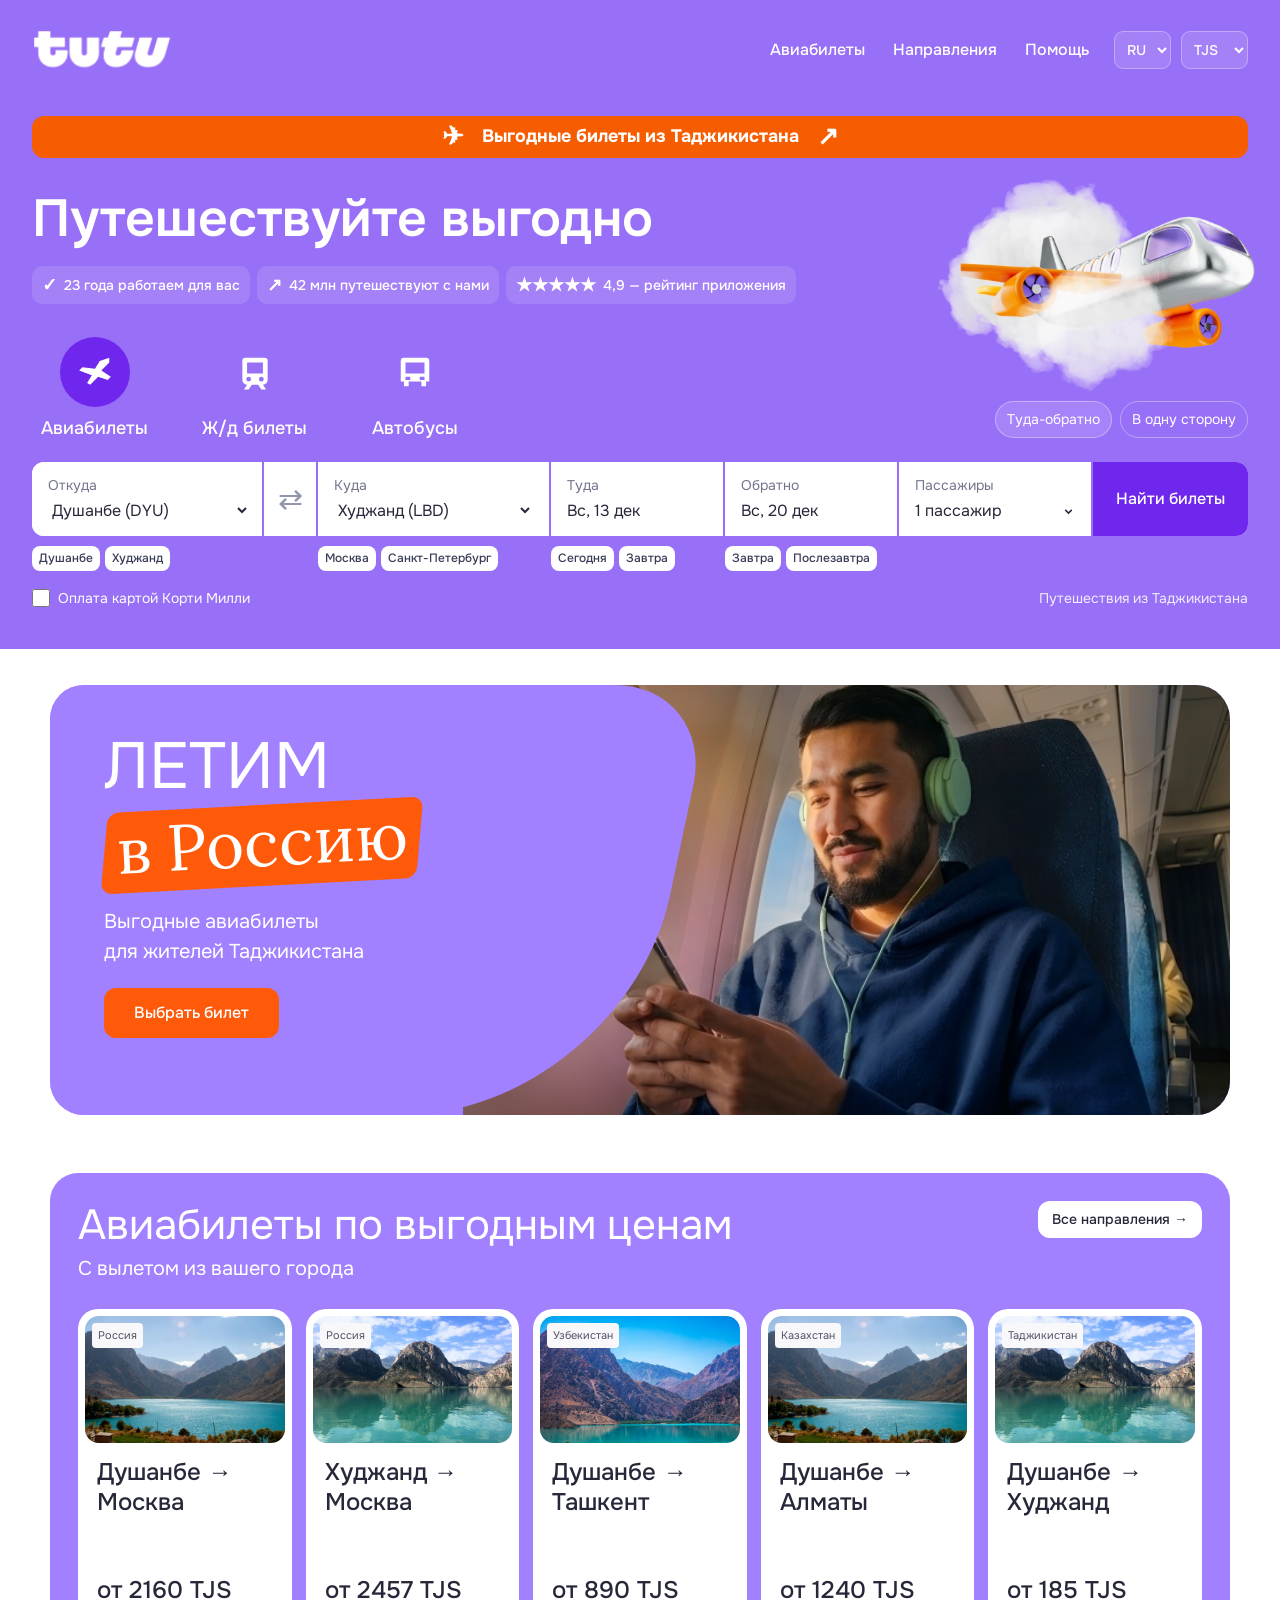
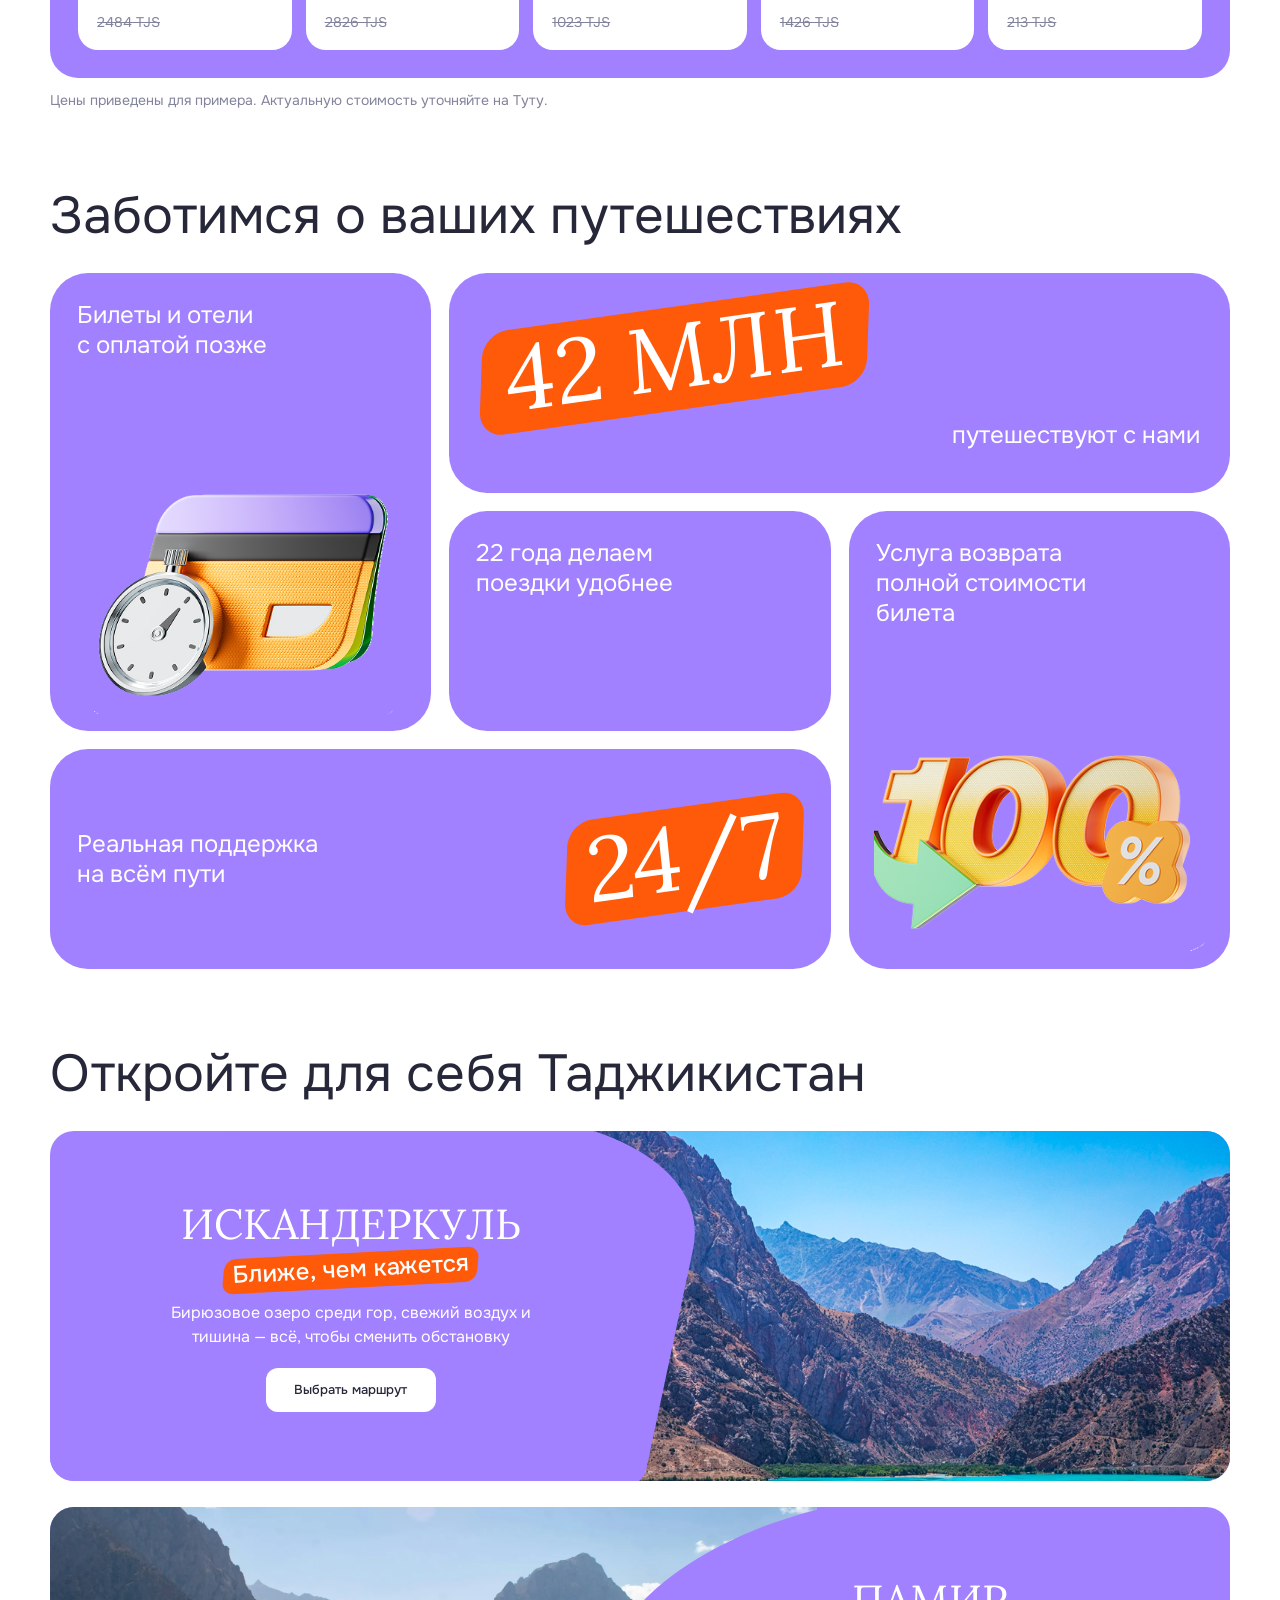
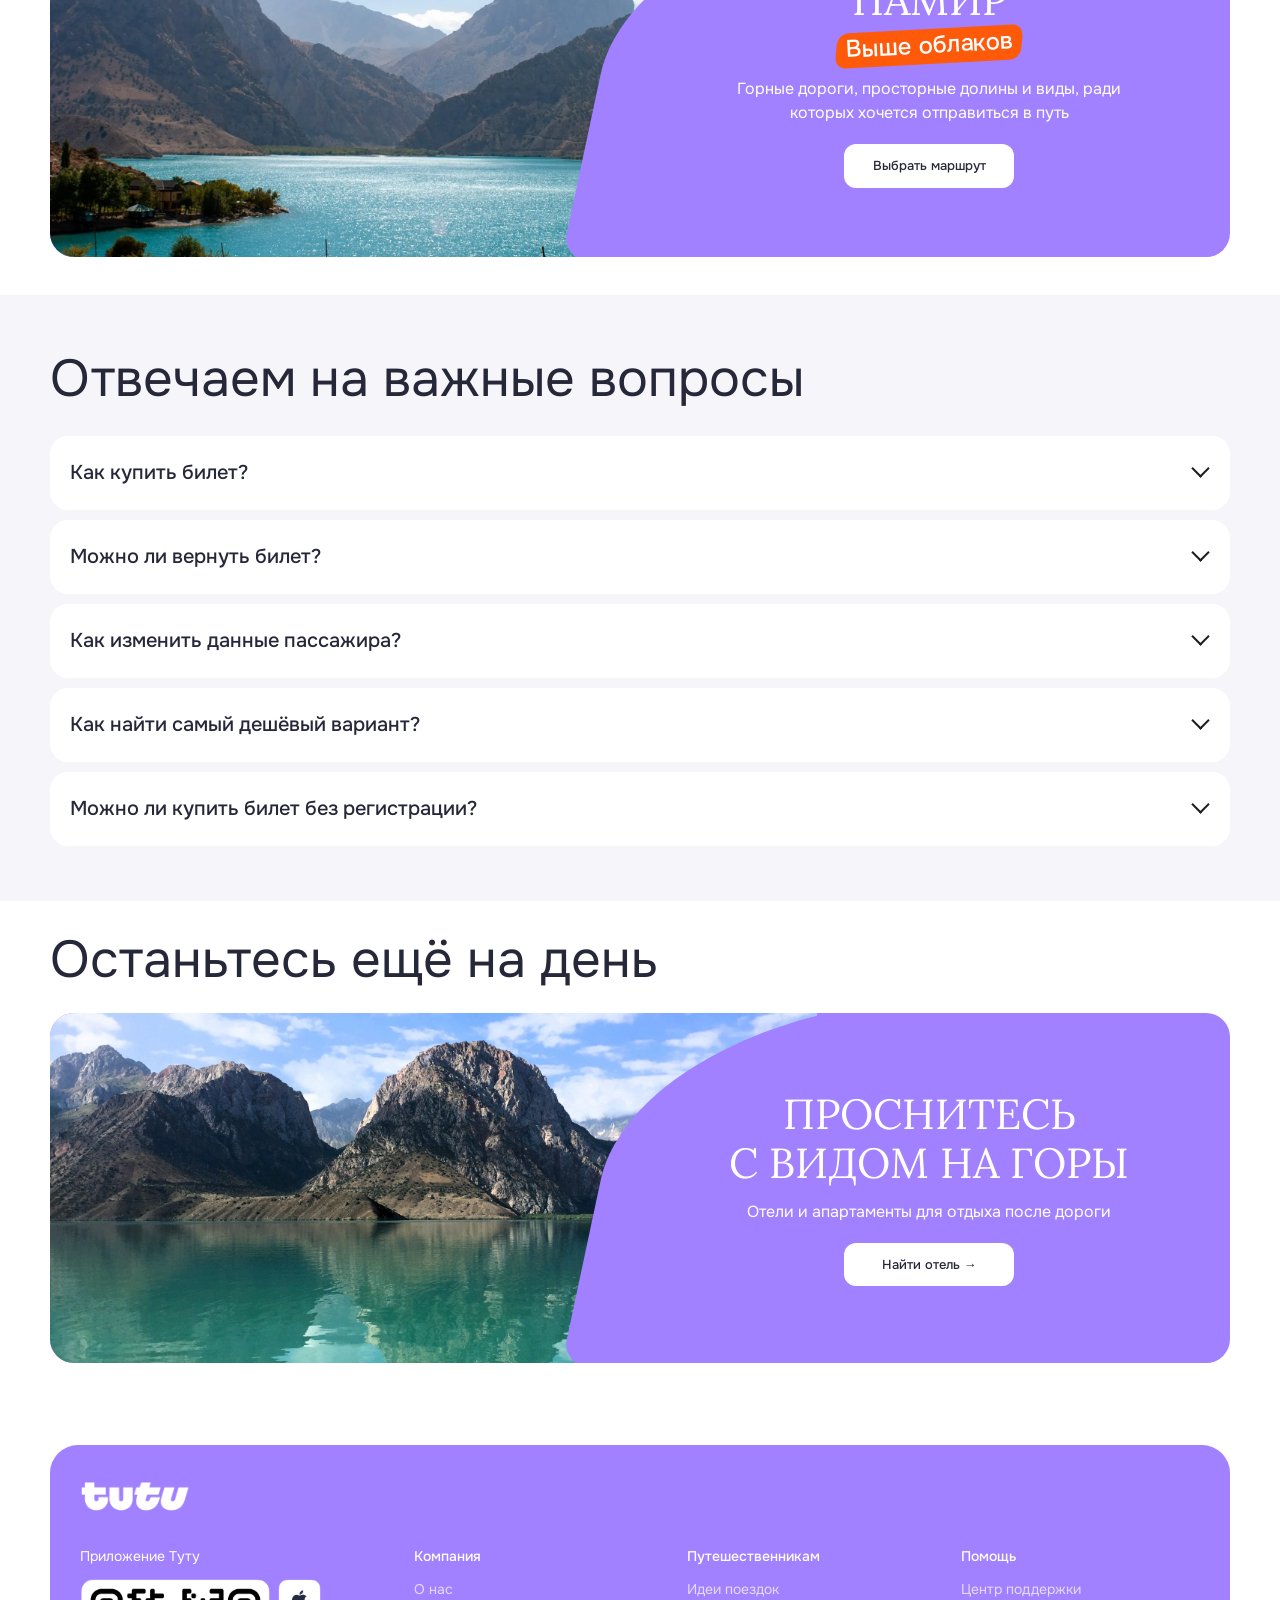
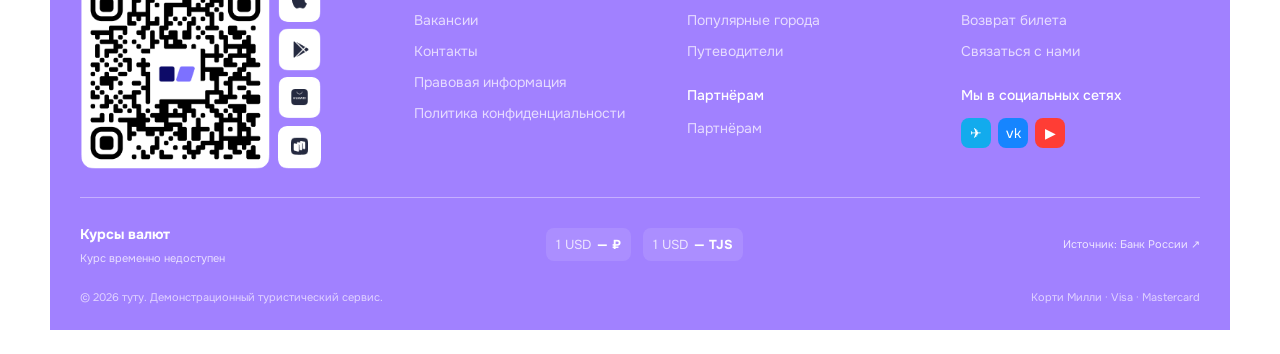
==== index.html @ 6478c9f1 "Add files via upload" ====
<!doctype html><html lang="ru"><head><meta charset="utf-8"><meta name="viewport" content="width=device-width,initial-scale=1"><title>туту — путешествия из Таджикистана</title><meta name="description" content="Авиабилеты, поезда и автобусы для путешественников из Таджикистана."><link rel="icon" href="assets/favicon.svg" type="image/svg+xml"><link rel="stylesheet" href="assets/fonts.css"><link rel="stylesheet" href="assets/style.css"><link rel="stylesheet" href="assets/typography.css"><link rel="stylesheet" href="assets/top.css"></head><body><header class="header"><div class="wrap"><a class="brand" href="#" aria-label="Туту"><img class="brand-logo" src="assets/tutu-logo.png" alt="туту"></a><nav class="nav" id="nav"><a href="#search">Авиабилеты</a><a href="#directions">Направления</a><a href="#faq">Помощь</a></nav><div class="header-actions"><select class="select" id="lang" aria-label="Язык"><option value="ru">RU</option><option value="tj">TJ</option><option value="en">EN</option></select><select class="select" id="currency" aria-label="Валюта"><option value="TJS">TJS</option><option value="RUB">RUB</option><option value="USD">USD</option></select><button class="hamb" id="hamb" aria-label="Открыть меню">☰</button></div></div></header><main><section class="search-band"><div class="wrap"><a class="top-offer" href="https://www.tutu.ru/"><span aria-hidden="true">✈</span><span>Выгодные билеты из Таджикистана</span><span aria-hidden="true">↗</span></a><div class="search-intro"><h1>Путешествуйте выгодно</h1><div class="trust-badges"><span><b aria-hidden="true">✓</b><span>23 года работаем для вас</span></span><span><b aria-hidden="true">↗</b><span>42 млн путешествуют с нами</span></span><span><b aria-hidden="true">★★★★★</b><span>4,9 — рейтинг приложения</span></span></div><div class="top-plane" aria-hidden="true"></div></div><form class="search" id="search">
            <div class="search-top"><div class="tabs"><button type="button" class="tab active" data-mode="air"><span class="tab-icon"><svg viewBox="0 0 24 24" fill="currentColor" aria-hidden="true"><path d="m21 3-6 2-3 5-8-1-2 2 8 3-3 5 2 1 5-5 6 2 2-2-6-4 5-5Z"/></svg></span><span>Авиабилеты</span></button><button type="button" class="tab" data-mode="train"><span class="tab-icon"><svg viewBox="0 0 24 24" fill="currentColor" aria-hidden="true"><path d="M6 3h12a2 2 0 0 1 2 2v12a3 3 0 0 1-3 3l2 3h-3l-2-3h-4l-2 3H5l2-3a3 3 0 0 1-3-3V5a2 2 0 0 1 2-2Zm1 3v7h10V6H7Zm1 9a1.5 1.5 0 1 0 0 3 1.5 1.5 0 0 0 0-3Zm8 0a1.5 1.5 0 1 0 0 3 1.5 1.5 0 0 0 0-3Z"/></svg></span><span>Ж/д билеты</span></button><button type="button" class="tab" data-mode="bus"><span class="tab-icon"><svg viewBox="0 0 24 24" fill="currentColor" aria-hidden="true"><path d="M5 3h14a2 2 0 0 1 2 2v13h-2v3h-3v-3H8v3H5v-3H3V5a2 2 0 0 1 2-2Zm1 3v7h12V6H6Zm0 9v2h3v-2H6Zm9 0v2h3v-2h-3Z"/></svg></span><span>Автобусы</span></button></div><div class="trip-toggle"><button type="button" class="pill active" data-trip="return">Туда-обратно</button><button type="button" class="pill" data-trip="one">В одну сторону</button></div></div>
            <div class="search-grid">
              <div class="field field-origin"><label>Откуда</label><select id="from" aria-label="Откуда"></select></div><button type="button" class="swap" id="swap" aria-label="Поменять города">⇄</button>
              <div class="field"><label>Куда</label><select id="to" aria-label="Куда"></select></div>
              <div class="field"><label>Туда</label><button type="button" class="date-trigger" id="dateOut"></button></div>
              <div class="field" id="returnField"><label>Обратно</label><button type="button" class="date-trigger" id="dateBack"></button></div>
              <div class="field passenger-field"><label>Пассажиры</label><div class="passenger-picker" id="passengerPicker"><button class="passenger-trigger" id="passengerButton" type="button" aria-haspopup="dialog" aria-expanded="false"><span id="passengerSummary">1 пассажир</span><svg viewBox="0 0 16 16" aria-hidden="true"><path d="m4 6 4 4 4-4"></path></svg></button><div class="passenger-panel" role="dialog" aria-label="Количество пассажиров"><button class="passenger-close" id="passengerClose" type="button" aria-label="Закрыть">×</button><div class="passenger-row"><div class="passenger-copy"><b>Взрослые</b><small>от 12 лет</small></div><div class="passenger-stepper"><button class="step-btn" type="button" data-passenger="adult" data-delta="-1" aria-label="Уменьшить число взрослых">−</button><span class="passenger-count" id="adultCount">1</span><button class="step-btn" type="button" data-passenger="adult" data-delta="1" aria-label="Увеличить число взрослых">+</button></div></div><div class="passenger-row"><div class="passenger-copy"><b>Дети</b><small>до 12 лет</small></div><div class="passenger-stepper"><button class="step-btn" type="button" data-passenger="child" data-delta="-1" aria-label="Уменьшить число детей">−</button><span class="passenger-count" id="childCount">0</span><button class="step-btn" type="button" data-passenger="child" data-delta="1" aria-label="Увеличить число детей">+</button></div></div></div></div></div>
              <button type="submit" class="btn btn-primary search-btn" data-i="search">Найти билеты</button>
            </div><div class="quick-picks"><div class="city-picks"><button type="button" data-city-field="from" data-city="dushanbe">Душанбе</button><button type="button" data-city-field="from" data-city="khujand">Худжанд</button></div><div class="city-picks"><button type="button" data-city-field="to" data-city="moscow">Москва</button><button type="button" data-city-field="to" data-city="petersburg">Санкт-Петербург</button></div><div class="date-picks"><button type="button" data-date-field="dateOut" data-offset="0">Сегодня</button><button type="button" data-date-field="dateOut" data-offset="1">Завтра</button></div><div class="date-picks"><button type="button" data-date-field="dateBack" data-offset="1">Завтра</button><button type="button" data-date-field="dateBack" data-offset="2">Послезавтра</button></div></div><div class="search-options"><label class="payment-check"><input type="checkbox" id="kortiMilli">Оплата картой Корти Милли</label><span class="search-note">Путешествия из Таджикистана</span></div>
          </form></div></section><section class="hero"><div class="wrap"><div class="hero-card"><img class="hero-photo" src="assets/hero-flight.jpg" alt="Путешественник в самолёте"><div class="hero-shape" aria-hidden="true"></div><div class="hero-copy"><h2><span>ЛЕТИМ</span><span class="sticker"><span>в Россию</span></span></h2><p>Выгодные авиабилеты<br>для жителей Таджикистана</p><a class="btn btn-primary" href="https://www.tutu.ru/">Выбрать билет</a></div></div></div></section><section class="section"><div class="wrap"><div class="fare-widget"><div class="section-head"><div><h2>Авиабилеты по выгодным ценам</h2><p>С вылетом из вашего города</p></div><a class="btn btn-white btn-small" href="https://www.tutu.ru/">Все направления →</a></div><div class="fare-cards"><a class="fare-card" href="https://www.tutu.ru/"><div class="fare-image"><img src="assets/pamir.webp" alt="Горный пейзаж"><span class="country">Россия</span></div><div class="fare-copy"><h3>Душанбе → Москва</h3><div class="fare-price-row"><span class="price" data-tjs="2160">от 2160 TJS</span></div><span class="old price" data-tjs="2484">2484 TJS</span></div></a><a class="fare-card" href="https://www.tutu.ru/"><div class="fare-image"><img src="assets/lake.jpg" alt="Горный пейзаж"><span class="country">Россия</span></div><div class="fare-copy"><h3>Худжанд → Москва</h3><div class="fare-price-row"><span class="price" data-tjs="2457">от 2457 TJS</span></div><span class="old price" data-tjs="2826">2826 TJS</span></div></a><a class="fare-card" href="https://www.tutu.ru/"><div class="fare-image"><img src="assets/iskanderkul.jpg" alt="Горный пейзаж"><span class="country">Узбекистан</span></div><div class="fare-copy"><h3>Душанбе → Ташкент</h3><div class="fare-price-row"><span class="price" data-tjs="890">от 890 TJS</span></div><span class="old price" data-tjs="1023">1023 TJS</span></div></a><a class="fare-card" href="https://www.tutu.ru/"><div class="fare-image"><img src="assets/pamir.webp" alt="Горный пейзаж"><span class="country">Казахстан</span></div><div class="fare-copy"><h3>Душанбе → Алматы</h3><div class="fare-price-row"><span class="price" data-tjs="1240">от 1240 TJS</span></div><span class="old price" data-tjs="1426">1426 TJS</span></div></a><a class="fare-card" href="https://www.tutu.ru/"><div class="fare-image"><img src="assets/lake.jpg" alt="Горный пейзаж"><span class="country">Таджикистан</span></div><div class="fare-copy"><h3>Душанбе → Худжанд</h3><div class="fare-price-row"><span class="price" data-tjs="185">от 185 TJS</span></div><span class="old price" data-tjs="213">213 TJS</span></div></a></div></div><p class="fare-disclaimer">Цены приведены для примера. Актуальную стоимость уточняйте на Туту.</p></div></section><section class="section"><div class="wrap"><div class="section-head"><h2>Заботимся о ваших путешествиях</h2></div><div class="bento"><article class="bento-card bento-pay"><p>Билеты и отели<br>с оплатой позже</p><img src="assets/pay-later.png" alt="Кошелёк и часы"></article><article class="bento-card bento-travel"><span class="sticker"><span>42 МЛН</span></span><p>путешествуют с нами</p></article><article class="bento-card bento-years"><p>22 года делаем<br>поездки удобнее</p></article><article class="bento-card bento-return"><p>Услуга возврата<br>полной стоимости<br>билета</p><img src="assets/refund.png" alt="100 процентов"></article><article class="bento-card bento-support"><p>Реальная поддержка<br>на всём пути</p><span class="sticker"><span>24/7</span></span></article></div></div></section><section class="section" id="directions"><div class="wrap"><div class="section-head"><h2>Откройте для себя Таджикистан</h2></div><div class="destinations"><article class="destination"><img class="destination-photo" src="assets/iskanderkul.jpg" alt="Озеро Искандеркуль"><div class="destination-shape" aria-hidden="true"></div><div class="destination-copy"><h3>ИСКАНДЕРКУЛЬ</h3><span class="sticker"><span>Ближе, чем кажется</span></span><p>Бирюзовое озеро среди гор, свежий воздух и тишина — всё, чтобы сменить обстановку</p><a class="btn btn-white" href="https://www.tutu.ru/">Выбрать маршрут</a></div></article><article class="destination"><img class="destination-photo" src="assets/pamir.webp" alt="Горы Памира"><div class="destination-shape" aria-hidden="true"></div><div class="destination-copy"><h3>ПАМИР</h3><span class="sticker"><span>Выше облаков</span></span><p>Горные дороги, просторные долины и виды, ради которых хочется отправиться в путь</p><a class="btn btn-white" href="https://www.tutu.ru/">Выбрать маршрут</a></div></article></div></div></section><section class="faq-area" id="faq"><div class="wrap faq"><h2>Отвечаем на важные вопросы</h2>
      <details><summary>Как купить билет?</summary><p>Выберите маршрут и даты, сравните варианты, заполните данные пассажиров и оплатите заказ. Электронный билет придёт на почту и будет доступен в профиле.</p></details>
      <details><summary>Можно ли вернуть билет?</summary><p>Да, если правила тарифа допускают возврат. Условия и сумма возврата будут показаны до подтверждения операции.</p></details>
      <details><summary>Как изменить данные пассажира?</summary><p>Возможность зависит от перевозчика. Напишите в поддержку — мы проверим правила и подскажем доступный вариант.</p></details>
      <details><summary>Как найти самый дешёвый вариант?</summary><p>Сравните соседние даты и включите сортировку по цене. Иногда вылет на день раньше заметно выгоднее.</p></details>
      <details><summary>Можно ли купить билет без регистрации?</summary><p>Да. Достаточно указать контактную почту и телефон. Профиль можно создать позже, чтобы хранить все заказы вместе.</p></details>
    </div></section><section class="hotel-area"><div class="wrap"><h2>Останьтесь ещё на день</h2><article class="destination"><img class="destination-photo" src="assets/lake.jpg" alt="Озеро и горы"><div class="destination-shape" aria-hidden="true"></div><div class="destination-copy"><h3>ПРОСНИТЕСЬ<br>С ВИДОМ НА ГОРЫ</h3><p>Отели и апартаменты для отдыха после дороги</p><a class="btn btn-white" href="https://hotel.tutu.ru/">Найти отель →</a></div></article></div></section></main><footer class="footer"><div class="wrap"><div class="footer-panel"><a class="brand" href="#" aria-label="Туту"><img class="brand-logo" src="assets/tutu-logo.png" alt="туту"></a><div class="footer-grid"><div class="footer-app"><p class="app-title">Приложение Туту</p><div class="footer-app-box"><img class="app-qr" src="assets/app-qr.png" alt="QR-код приложения Туту"><div class="app-links"><a href="https://www.tutu.ru/" aria-label="App Store"><img src="assets/store-apple.png" alt="App Store"></a><a href="https://www.tutu.ru/" aria-label="Google Play"><img src="assets/store-google.png" alt="Google Play"></a><a href="https://www.tutu.ru/" aria-label="AppGallery"><img src="assets/store-huawei.png" alt="AppGallery"></a><a href="https://www.tutu.ru/" aria-label="RuStore"><img src="assets/store-rustore.png" alt="RuStore"></a></div></div></div><div class="footer-col"><h4>Компания</h4><a href="https://www.tutu.ru/">О нас</a><a href="https://www.tutu.ru/">Вакансии</a><a href="https://www.tutu.ru/">Контакты</a><a href="https://www.tutu.ru/">Правовая информация</a><a href="https://www.tutu.ru/">Политика конфиденциальности</a></div><div class="footer-col"><h4>Путешественникам</h4><a href="https://www.tutu.ru/">Идеи поездок</a><a href="#directions">Популярные города</a><a href="https://www.tutu.ru/">Путеводители</a><h4 style="margin-top:23px">Партнёрам</h4><a href="https://www.tutu.ru/">Партнёрам</a></div><div class="footer-col"><h4>Помощь</h4><a href="#faq">Центр поддержки</a><a href="#faq">Возврат билета</a><a href="#faq">Связаться с нами</a><h4 style="margin-top:23px">Мы в социальных сетях</h4><div class="socials"><a href="https://www.tutu.ru/" aria-label="Telegram">✈</a><a href="https://www.tutu.ru/" aria-label="ВКонтакте">vk</a><a href="https://www.tutu.ru/" aria-label="YouTube">▶</a></div></div></div><div class="footer-rates"><div class="footer-rates-head"><b>Курсы валют</b><small id="ratesDate" data-dynamic aria-live="polite">Загружаем актуальный курс…</small></div><div class="footer-rate-list"><div class="footer-rate-item"><span>1 USD</span><strong id="usdRubRate" data-dynamic>— ₽</strong></div><div class="footer-rate-item"><span>1 USD</span><strong id="usdTjsRate" data-dynamic>— TJS</strong></div><div class="footer-rate-item" hidden><span>1 TJS</span><strong id="tjsRubRate" data-dynamic>— ₽</strong></div></div><a class="footer-rates-source" href="https://www.cbr.ru/currency_base/daily/" target="_blank" rel="noopener">Источник: Банк России ↗</a></div><div class="footer-bottom"><span>© 2026 туту. Демонстрационный туристический сервис.</span><span>Корти Милли · Visa · Mastercard</span></div></div></div></footer><div class="calendar-overlay" id="calendarOverlay" aria-hidden="true"><div class="calendar" role="dialog" aria-modal="true" aria-label="Выбор даты"><div class="calendar-head"><button type="button" class="cal-nav" id="prevMonth" aria-label="Предыдущий месяц">‹</button><div class="month-title" id="monthTitle"></div><button type="button" class="cal-nav" id="nextMonth" aria-label="Следующий месяц">›</button></div><div class="weekdays" id="weekdays"></div><div class="calendar-grid" id="calendarGrid"></div><p class="calendar-hint" id="calendarHint">Выберите дату поездки</p></div></div>
  <div class="toast" id="toast">Ищем лучшие варианты…</div><script src="assets/tutu-links.js"></script><script>
    const q=(s,c=document)=>c.querySelector(s),qa=(s,c=document)=>[...c.querySelectorAll(s)];
    const today=new Date();today.setHours(0,0,0,0);const add=n=>{const d=new Date(today);d.setDate(d.getDate()+n);return toISO(d)};q('#dateOut').dataset.date=add(7);q('#dateBack').dataset.date=add(14);
    qa('.tab').forEach(b=>b.onclick=()=>{qa('.tab').forEach(x=>x.classList.remove('active'));b.classList.add('active');q('#from').setCustomValidity('');populateCities()});
    qa('.pill').forEach(b=>b.onclick=()=>{qa('.pill').forEach(x=>x.classList.remove('active'));b.classList.add('active');q('#returnField').style.display=b.dataset.trip==='one'?'none':'block'});
    q('#swap').onclick=()=>{const a=q('#from'),b=q('#to'),v=a.value;a.value=b.value;b.value=v;q('#from').setCustomValidity('')};
    q('#search').onsubmit=e=>{e.preventDefault();q('#from').setCustomValidity('');try{const url=TutuLinks.buildSearchUrl({mode:q('.tab.active').dataset.mode,from:q('#from').value,to:q('#to').value,dateOut:q('#dateOut').dataset.date,dateBack:q('#dateBack').dataset.date,roundTrip:q('.pill.active').dataset.trip==='return',adults,children});window.location.assign(url)}catch(error){const lang=q('#lang').value;const messages={ru:'Выберите разные города отправления и прибытия',tj:'Шаҳрҳои гуногуни рафтан ва расиданро интихоб кунед',en:'Choose different departure and arrival cities'};q('#from').setCustomValidity(messages[lang]);q('#from').reportValidity()}};
    q('#from').addEventListener('change',()=>q('#from').setCustomValidity(''));q('#to').addEventListener('change',()=>q('#from').setCustomValidity(''));
    q('#hamb').onclick=()=>{q('#nav').classList.toggle('open');document.body.classList.toggle('menu-open')};qa('#nav a').forEach(a=>a.onclick=()=>{q('#nav').classList.remove('open');document.body.classList.remove('menu-open')});
    const rates={TJS:1,RUB:8.2,USD:.091},symbols={TJS:'TJS',RUB:'₽',USD:'$'};let officialRates=null;
    const translations={
      tj:{
        'Ж/д билеты':'Чиптаҳои қатора','Авиа':'Ҳавопаймо','Отели':'Меҳмонхонаҳо','Туры':'Саёҳатҳо','Автобусы':'Автобусҳо','Автобус':'Автобус','Помощь':'Кӯмак','◉ Войти':'◉ Ворид шудан',
        'Путешествия из Таджикистана':'Сафарҳо аз Тоҷикистон','Путешествовать проще':'Сафар осонтар аст','Билеты, отели и всё необходимое для поездки — в одном месте':'Чиптаҳо, меҳмонхонаҳо ва ҳама чизи зарурӣ барои сафар — дар як ҷо',
        '✓ Без скрытых комиссий':'✓ Бе комиссияҳои пинҳонӣ','✓ Поддержка 24/7':'✓ Дастгирии 24/7','✓ Оплата картами Корти Милли':'✓ Пардохт бо кортҳои Корти Миллӣ','Ж/д':'Қатора','Туда-обратно':'Рафту баргашт','В одну сторону':'Як тараф',
        'Откуда':'Аз куҷо','Куда':'Ба куҷо','Туда':'Рафтан','Обратно':'Бозгашт','Пассажиры':'Мусофирон','1 пассажир':'1 мусофир','2 пассажира':'2 мусофир','3 пассажира':'3 мусофир','4 пассажира':'4 мусофир','Найти билеты →':'Ҷустуҷӯи чиптаҳо →',
        'В путь':'Ба роҳ','Популярные направления':'Самтҳои машҳур','Маршруты, которые чаще всего выбирают путешественники из Таджикистана.':'Самтҳое, ки сайёҳон аз Тоҷикистон бештар интихоб мекунанд.','Посмотреть билеты →':'Дидани чиптаҳо →',
        'Душанбе → Худжанд':'Душанбе → Хуҷанд','Душанбе → Ташкент':'Душанбе → Тошканд','Душанбе → Алматы':'Душанбе → Алмаато','Худжанд → Душанбе':'Хуҷанд → Душанбе','Душанбе → Москва':'Душанбе → Москва','Душанбе → Самарканд':'Душанбе → Самарқанд',
        '5 ч 20 мин':'5 соат 20 дақ','1 ч':'1 соат','1 ч 40 мин':'1 соат 40 дақ','5 ч 30 мин':'5 соат 30 дақ','4 ч 30 мин':'4 соат 30 дақ','6 ч 40 мин':'6 соат 40 дақ',
        'Один сервис':'Як хизматрасонӣ','Всё для путешествия':'Ҳама чиз барои сафар','Соберите поездку полностью — от первого билета до заселения.':'Сафарро пурра тартиб диҳед — аз чиптаи аввал то ҷойгиршавӣ.',
        'Поезда по Центральной Азии и СНГ':'Қатораҳо дар Осиёи Марказӣ ва ИДМ','Авиабилеты':'Чиптаҳои ҳавопаймо','Сравнение рейсов 500+ авиакомпаний':'Муқоисаи парвозҳои 500+ ширкати ҳавопаймоӣ','Проверенные варианты без переплат':'Вариантҳои санҷидашуда бе пардохти изофӣ','Готовые маршруты и яркие впечатления':'Самтҳои омода ва таассуроти дурахшон',
        'С нами спокойно':'Бо мо ором аст','Почему путешественники выбирают нас':'Чаро сайёҳон моро интихоб мекунанд','Большой выбор вариантов':'Интихоби зиёди вариантҳо','Собираем предложения перевозчиков и отелей в одном поиске.':'Пешниҳодҳои нақлиёт ва меҳмонхонаҳоро дар як ҷустуҷӯ ҷамъ мекунем.','Удобное сравнение цен':'Муқоисаи осони нархҳо','Фильтры помогают быстро найти баланс цены и комфорта.':'Филтрҳо барои зуд ёфтани тавозуни нарх ва бароҳатӣ кумак мекунанд.','Быстрая покупка онлайн':'Хариди зуд онлайн','Понятное оформление и знакомые способы оплаты.':'Расмиёти равшан ва роҳҳои маъмули пардохт.','Поддержка в поездке':'Дастгирӣ дар сафар','Поможем с билетом до отправления и после покупки.':'Пеш аз сафар ва баъд аз харид бо чипта кумак мекунем.',
        'Успейте забронировать':'Барои фармоиш шитобед','Выгодные предложения':'Пешниҳодҳои муфид','Цены действительны на момент публикации и могут измениться.':'Нархҳо ҳангоми нашр амал мекунанд ва метавонанд тағйир ёбанд.','Выходные на Искандеркуле':'Рӯзҳои истироҳат дар Искандаркӯл','2 дня · с трансфером':'2 рӯз · бо трансфер','Памирский тракт':'Шоҳроҳи Помир','7 дней · мини-группа':'7 рӯз · гурӯҳи хурд','Прямой рейс':'Парвози мустақим','Посмотреть':'Дидан',
        'Всё под рукой':'Ҳама чиз дастрас аст','От идеи до поездки — несколько минут':'Аз фикр то сафар — чанд дақиқа','Найдите подходящий маршрут, сравните варианты и оформите всё онлайн.':'Самти мувофиқро ёбед, вариантҳоро муқоиса кунед ва ҳама чизро онлайн фармоиш диҳед.','Начать поиск →':'Оғози ҷустуҷӯ →',
        'Отзывы':'Назарҳо','Говорят наши путешественники':'Сайёҳони мо мегӯянд','«Нашла удобный рейс в Алматы и сразу оплатила в сомони. Всё понятно, билет пришёл моментально.»':'«Парвози муносиб ба Алмааторо ёфтам ва фавран бо сомонӣ пардохт кардам. Ҳама чиз равшан буд, чипта зуд омад.»','«Сравнил несколько автобусных рейсов до Ташкента. Поддержка быстро ответила на вопрос о багаже.»':'«Якчанд хатсайри автобусро то Тошканд муқоиса кардам. Дастгирӣ ба саволи бағоҷ зуд ҷавоб дод.»','«Бронировали семейную поездку на Искандеркуль. Маршрут, отель и трансфер были в одном заказе.»':'«Сафари оилавиро ба Искандаркӯл фармоиш додем. Самт, меҳмонхона ва трансфер дар як фармоиш буданд.»',
        'Худжанд':'Хуҷанд','Бохтар':'Бохтар','Частые вопросы':'Саволҳои маъмул','Как купить билет?':'Чӣ тавр чипта харидан мумкин?','Выберите маршрут и даты, сравните варианты, заполните данные пассажиров и оплатите заказ. Электронный билет придёт на почту и будет доступен в профиле.':'Самт ва санаҳоро интихоб кунед, вариантҳоро муқоиса намоед, маълумоти мусофиронро ворид ва фармоишро пардохт кунед. Чиптаи электронӣ ба почта меояд ва дар профил дастрас мешавад.','Можно ли вернуть билет?':'Оё чиптаро баргардонидан мумкин?','Да, если правила тарифа допускают возврат. Условия и сумма возврата будут показаны до подтверждения операции.':'Бале, агар қоидаҳои тарофа иҷозат диҳанд. Шартҳо ва маблағи бозгашт пеш аз тасдиқ нишон дода мешаванд.','Как изменить данные пассажира?':'Маълумоти мусофирро чӣ тавр тағйир додан мумкин?','Возможность зависит от перевозчика. Напишите в поддержку — мы проверим правила и подскажем доступный вариант.':'Имконият аз интиқолдиҳанда вобаста аст. Ба дастгирӣ нависед — мо қоидаҳоро месанҷем ва роҳро мефаҳмонем.','Как найти самый дешёвый вариант?':'Варианти арзонтаринро чӣ тавр ёфтан мумкин?','Сравните соседние даты и включите сортировку по цене. Иногда вылет на день раньше заметно выгоднее.':'Санаҳои наздикро муқоиса ва тартибдиҳиро аз рӯи нарх фаъол кунед. Баъзан парвоз як рӯз пештар арзонтар аст.','Можно ли купить билет без регистрации?':'Оё бе сабтином чипта харидан мумкин?','Да. Достаточно указать контактную почту и телефон. Профиль можно создать позже, чтобы хранить все заказы вместе.':'Бале. Почта ва телефонро нишон додан кофист. Профилро дертар сохтан мумкин аст.',
        'Куда отправимся?':'Ба куҷо меравем?','Найдите билеты и спланируйте следующую поездку прямо сейчас.':'Ҳозир чипта ёбед ва сафари навбатиро ба нақша гиред.','Путешествия начинаются с простого поиска.':'Сафар аз ҷустуҷӯи оддӣ оғоз мешавад.','Путешествия':'Сафарҳо','Идеи поездок':'Ғояҳои сафар','Популярные города':'Шаҳрҳои машҳур','Путеводители':'Роҳнамоҳо','Билеты':'Чиптаҳо','В Таджикистане':'Дар Тоҷикистон','За рубежом':'Дар хориҷ','Подборки':'Маҷмӯаҳо','Центр поддержки':'Маркази дастгирӣ','Возврат билета':'Бозгашти чипта','Связаться с нами':'Тамос бо мо','О компании':'Дар бораи ширкат','О туту':'Дар бораи туту','Вакансии':'Ҷойҳои корӣ','Партнёрам':'Ба шарикон','© 2026 туту. Демонстрационный туристический сервис.':'© 2026 туту. Хизматрасонии намоишии сайёҳӣ.','Корти Милли · Visa · Mastercard   ·   Соглашение · Конфиденциальность':'Корти Миллӣ · Visa · Mastercard · Созишнома · Махфият','Ищем лучшие варианты…':'Вариантҳои беҳтаринро меҷӯем…'
      },
      en:{
        'Ж/д билеты':'Train tickets','Авиа':'Flights','Отели':'Hotels','Туры':'Tours','Автобусы':'Buses','Автобус':'Bus','Помощь':'Help','◉ Войти':'◉ Sign in',
        'Путешествия из Таджикистана':'Travel from Tajikistan','Путешествовать проще':'Travel made simpler','Билеты, отели и всё необходимое для поездки — в одном месте':'Tickets, hotels and everything you need for a trip — all in one place',
        '✓ Без скрытых комиссий':'✓ No hidden fees','✓ Поддержка 24/7':'✓ 24/7 support','✓ Оплата картами Корти Милли':'✓ Pay with Korti Milli','Ж/д':'Train','Туда-обратно':'Round trip','В одну сторону':'One way',
        'Откуда':'From','Куда':'To','Туда':'Departure','Обратно':'Return','Пассажиры':'Passengers','1 пассажир':'1 passenger','2 пассажира':'2 passengers','3 пассажира':'3 passengers','4 пассажира':'4 passengers','Найти билеты →':'Find tickets →',
        'В путь':'Let’s go','Популярные направления':'Popular destinations','Маршруты, которые чаще всего выбирают путешественники из Таджикистана.':'Routes most often chosen by travelers from Tajikistan.','Посмотреть билеты →':'View tickets →',
        'Душанбе → Худжанд':'Dushanbe → Khujand','Душанбе → Ташкент':'Dushanbe → Tashkent','Душанбе → Алматы':'Dushanbe → Almaty','Худжанд → Душанбе':'Khujand → Dushanbe','Душанбе → Москва':'Dushanbe → Moscow','Душанбе → Самарканд':'Dushanbe → Samarkand',
        '5 ч 20 мин':'5 hr 20 min','1 ч':'1 hr','1 ч 40 мин':'1 hr 40 min','5 ч 30 мин':'5 hr 30 min','4 ч 30 мин':'4 hr 30 min','6 ч 40 мин':'6 hr 40 min',
        'Один сервис':'One service','Всё для путешествия':'Everything for your trip','Соберите поездку полностью — от первого билета до заселения.':'Plan your whole trip — from the first ticket to check-in.',
        'Поезда по Центральной Азии и СНГ':'Trains across Central Asia and the CIS','Авиабилеты':'Flight tickets','Сравнение рейсов 500+ авиакомпаний':'Compare flights from 500+ airlines','Проверенные варианты без переплат':'Verified stays without overpaying','Готовые маршруты и яркие впечатления':'Ready-made itineraries and vivid experiences',
        'С нами спокойно':'Travel with confidence','Почему путешественники выбирают нас':'Why travelers choose us','Большой выбор вариантов':'A wide range of options','Собираем предложения перевозчиков и отелей в одном поиске.':'We bring transport and hotel offers into one search.','Удобное сравнение цен':'Easy price comparison','Фильтры помогают быстро найти баланс цены и комфорта.':'Filters help you quickly balance price and comfort.','Быстрая покупка онлайн':'Quick online booking','Понятное оформление и знакомые способы оплаты.':'Simple checkout and familiar payment methods.','Поддержка в поездке':'Support throughout your trip','Поможем с билетом до отправления и после покупки.':'We help with your ticket before departure and after purchase.',
        'Успейте забронировать':'Book while it lasts','Выгодные предложения':'Special offers','Цены действительны на момент публикации и могут измениться.':'Prices are valid when published and may change.','Выходные на Искандеркуле':'Weekend at Iskanderkul','2 дня · с трансфером':'2 days · transfer included','Памирский тракт':'Pamir Highway','7 дней · мини-группа':'7 days · small group','Прямой рейс':'Direct flight','Посмотреть':'View',
        'Всё под рукой':'Everything at hand','От идеи до поездки — несколько минут':'From idea to journey in minutes','Найдите подходящий маршрут, сравните варианты и оформите всё онлайн.':'Find the right route, compare options and book everything online.','Начать поиск →':'Start searching →',
        'Отзывы':'Reviews','Говорят наши путешественники':'What our travelers say','«Нашла удобный рейс в Алматы и сразу оплатила в сомони. Всё понятно, билет пришёл моментально.»':'“I found a convenient flight to Almaty and paid in somoni. Everything was clear and the ticket arrived instantly.”','«Сравнил несколько автобусных рейсов до Ташкента. Поддержка быстро ответила на вопрос о багаже.»':'“I compared several buses to Tashkent. Support quickly answered my baggage question.”','«Бронировали семейную поездку на Искандеркуль. Маршрут, отель и трансфер были в одном заказе.»':'“We booked a family trip to Iskanderkul. The itinerary, hotel and transfer were all in one order.”',
        'Манижа Саидова':'Manizha Saidova','Фаррух Рахмонов':'Farrukh Rakhmonov','Зарина Назирова':'Zarina Nazirova','Душанбе':'Dushanbe','Худжанд':'Khujand','Бохтар':'Bokhtar','Частые вопросы':'Frequently asked questions','Как купить билет?':'How do I buy a ticket?','Выберите маршрут и даты, сравните варианты, заполните данные пассажиров и оплатите заказ. Электронный билет придёт на почту и будет доступен в профиле.':'Choose a route and dates, compare options, enter passenger details and pay. Your e-ticket will arrive by email and appear in your profile.','Можно ли вернуть билет?':'Can I refund a ticket?','Да, если правила тарифа допускают возврат. Условия и сумма возврата будут показаны до подтверждения операции.':'Yes, if the fare rules allow it. The refund terms and amount will be shown before confirmation.','Как изменить данные пассажира?':'How do I change passenger details?','Возможность зависит от перевозчика. Напишите в поддержку — мы проверим правила и подскажем доступный вариант.':'It depends on the carrier. Contact support and we will check the rules and explain your options.','Как найти самый дешёвый вариант?':'How do I find the cheapest option?','Сравните соседние даты и включите сортировку по цене. Иногда вылет на день раньше заметно выгоднее.':'Compare nearby dates and sort by price. Departing a day earlier can sometimes be much cheaper.','Можно ли купить билет без регистрации?':'Can I buy without registering?','Да. Достаточно указать контактную почту и телефон. Профиль можно создать позже, чтобы хранить все заказы вместе.':'Yes. Just provide an email and phone number. You can create a profile later to keep all bookings together.',
        'Куда отправимся?':'Where to next?','Найдите билеты и спланируйте следующую поездку прямо сейчас.':'Find tickets and plan your next trip right now.','Путешествия начинаются с простого поиска.':'Every journey begins with a simple search.','Путешествия':'Travel','Идеи поездок':'Trip ideas','Популярные города':'Popular cities','Путеводители':'Travel guides','Билеты':'Tickets','В Таджикистане':'In Tajikistan','За рубежом':'Abroad','Подборки':'Collections','Центр поддержки':'Help center','Возврат билета':'Ticket refunds','Связаться с нами':'Contact us','О компании':'Company','О туту':'About туту','Вакансии':'Careers','Партнёрам':'For partners','© 2026 туту. Демонстрационный туристический сервис.':'© 2026 туту. Demo travel service.','Корти Милли · Visa · Mastercard   ·   Соглашение · Конфиденциальность':'Korti Milli · Visa · Mastercard · Terms · Privacy','Ищем лучшие варианты…':'Finding the best options…'
      }
    };
    Object.assign(translations.tj,{
      'Взрослые':'Калонсолон','от 12 лет':'аз 12-сола','Дети':'Кӯдакон','до 12 лет':'то 12-сола','Жильё для поездки':'Ҷойи истиқомат барои сафар','Отели и апартаменты':'Меҳмонхонаҳо ва манзилҳо','Найдите удобный вариант проживания рядом с маршрутом вашей поездки.':'Дар наздикии масири сафар ҷойи мувофиқро ёбед.','Найти отель →':'Ҷустуҷӯи меҳмонхона →',
      'Войти':'Ворид шудан','Вход в личный кабинет':'Воридшавӣ ба кабинети шахсӣ','Управляйте заказами и сохраняйте данные пассажиров.':'Фармоишҳоро идора кунед ва маълумоти мусофиронро нигоҳ доред.','Телефон или электронная почта':'Телефон ё почтаи электронӣ','Пароль':'Рамз','Запомнить меня':'Маро дар хотир нигоҳ доред','Забыли пароль?':'Рамзро фаромӯш кардед?','Личный кабинет будет доступен после подключения авторизации.':'Кабинети шахсӣ пас аз пайваст кардани авторизатсия дастрас мешавад.','Нет аккаунта?':'Ҳисоб надоред?','Зарегистрироваться':'Сабтином шудан',
      'Курсы валют':'Қурби асъор','Источник: Банк России ↗':'Манбаъ: Бонки Русия ↗',
      'Авиа, поезда и автобусы — все билеты в одном месте':'Ҳавопаймо, қатора ва автобус — ҳамаи чиптаҳо дар як ҷо',
      'Билеты на любой транспорт':'Чиптаҳо барои ҳар навъи нақлиёт',
      'Сравните рейсы и выберите удобный способ добраться до места.':'Рейсҳоро муқоиса кунед ва роҳи қулайи расиданро интихоб намоед.',
      'Собираем предложения разных перевозчиков в одном поиске.':'Пешниҳодҳои интиқолдиҳандагони гуногунро дар як ҷустуҷӯ ҷамъ мекунем.',
      'Худжанд → Москва':'Хуҷанд → Москва',
      'Автобус · прямой рейс':'Автобус · рейси мустақим',
      'Авиа · с багажом':'Ҳавопаймо · бо бағоҷ',
      'Авиа · прямой рейс':'Ҳавопаймо · рейси мустақим',
      '«Покупали билеты всей семье до Алматы. Быстро сравнили рейсы и выбрали удобное время вылета.»':'«Барои тамоми оила то Алмаато чипта харидем. Рейсҳоро зуд муқоиса карда, вақти қулайи парвозро интихоб намудем.»'
    });
    Object.assign(translations.en,{
      'Взрослые':'Adults','от 12 лет':'12 years and older','Дети':'Children','до 12 лет':'Under 12','Жильё для поездки':'A place to stay','Отели и апартаменты':'Hotels and apartments','Найдите удобный вариант проживания рядом с маршрутом вашей поездки.':'Find a convenient place to stay near your travel route.','Найти отель →':'Find a hotel →',
      'Войти':'Sign in','Вход в личный кабинет':'Sign in to your account','Управляйте заказами и сохраняйте данные пассажиров.':'Manage bookings and save passenger details.','Телефон или электронная почта':'Phone number or email','Пароль':'Password','Запомнить меня':'Remember me','Забыли пароль?':'Forgot password?','Личный кабинет будет доступен после подключения авторизации.':'Your account will be available after authentication is connected.','Нет аккаунта?':'No account?','Зарегистрироваться':'Create account',
      'Курсы валют':'Exchange rates','Источник: Банк России ↗':'Source: Bank of Russia ↗',
      'Авиа, поезда и автобусы — все билеты в одном месте':'Flights, trains and buses — all tickets in one place',
      'Билеты на любой транспорт':'Tickets for every way to travel',
      'Сравните рейсы и выберите удобный способ добраться до места.':'Compare services and choose the most convenient way to get there.',
      'Собираем предложения разных перевозчиков в одном поиске.':'We bring offers from different carriers into one search.',
      'Худжанд → Москва':'Khujand → Moscow',
      'Автобус · прямой рейс':'Bus · direct service',
      'Авиа · с багажом':'Flight · baggage included',
      'Авиа · прямой рейс':'Flight · direct',
      '«Покупали билеты всей семье до Алматы. Быстро сравнили рейсы и выбрали удобное время вылета.»':'“We bought tickets to Almaty for the whole family, quickly compared flights and chose a convenient departure time.”'
    });
Object.assign(translations.tj,{"Направления": "Самтҳо", "Найти билеты": "Ҷустуҷӯи чиптаҳо", "Оплата картой Корти Милли": "Пардохт бо корти Корти Миллӣ", "ЛЕТИМ": "ПАРВОЗ МЕКУНЕМ", "в Россию": "ба Русия", "Выгодные авиабилеты": "Чиптаҳои арзони ҳавопаймо", "для жителей Таджикистана": "барои сокинони Тоҷикистон", "Выбрать билет": "Интихоби чипта", "Авиабилеты по выгодным ценам": "Чиптаҳои ҳавопаймо бо нархи хуб", "С вылетом из вашего города": "Бо парвоз аз шаҳри шумо", "Все направления →": "Ҳамаи самтҳо →", "Цены приведены для примера. Актуальную стоимость уточняйте на Туту.": "Нархҳо барои намуна оварда шудаанд. Нархи ҷориро дар Туту санҷед.", "Россия": "Русия", "Узбекистан": "Ӯзбекистон", "Казахстан": "Қазоқистон", "Таджикистан": "Тоҷикистон", "Заботимся о ваших путешествиях": "Ба сафарҳои шумо ғамхорӣ мекунем", "Билеты и отели": "Чиптаҳо ва меҳмонхонаҳо", "с оплатой позже": "бо пардохти баъдӣ", "42 МЛН": "42 МЛН", "путешествуют с нами": "бо мо сафар мекунанд", "22 года делаем": "22 сол боз", "поездки удобнее": "сафарҳоро осон мекунем", "Услуга возврата": "Хизматрасонии баргардонидан", "полной стоимости": "арзиши пурраи", "билета": "чипта", "Реальная поддержка": "Дастгирии воқеӣ", "на всём пути": "дар тамоми роҳ", "Откройте для себя Таджикистан": "Тоҷикистонро кашф кунед", "ИСКАНДЕРКУЛЬ": "ИСКАНДАРКӮЛ", "Ближе, чем кажется": "Наздиктар аз он ки фикр мекунед", "Бирюзовое озеро среди гор, свежий воздух и тишина — всё, чтобы сменить обстановку": "Кӯли фирӯзӣ дар байни кӯҳҳо, ҳавои тоза ва оромӣ — барои тағйир додани муҳит", "Выбрать маршрут": "Интихоби масир", "ПАМИР": "ПОМИР", "Выше облаков": "Болотар аз абрҳо", "Горные дороги, просторные долины и виды, ради которых хочется отправиться в путь": "Роҳҳои кӯҳӣ, водиҳои васеъ ва манзараҳое, ки ба сафар даъват мекунанд", "Отвечаем на важные вопросы": "Ба саволҳои муҳим ҷавоб медиҳем", "Останьтесь ещё на день": "Як рӯзи дигар бимонед", "ПРОСНИТЕСЬ": "БЕДОР ШАВЕД", "С ВИДОМ НА ГОРЫ": "БО МАНЗАРАИ КӮҲҲО", "Отели и апартаменты для отдыха после дороги": "Меҳмонхонаҳо ва хонаҳо барои истироҳат пас аз сафар", "Приложение Туту": "Барномаи Туту", "Компания": "Ширкат", "О нас": "Дар бораи мо", "Контакты": "Тамос", "Правовая информация": "Маълумоти ҳуқуқӣ", "Политика конфиденциальности": "Сиёсати махфият", "Путешественникам": "Барои сайёҳон", "Мы в социальных сетях": "Мо дар шабакаҳои иҷтимоӣ"});
Object.assign(translations.en,{"Направления": "Destinations", "Найти билеты": "Find tickets", "Оплата картой Корти Милли": "Pay with Korti Milli", "ЛЕТИМ": "FLYING", "в Россию": "to Russia", "Выгодные авиабилеты": "Great-value flights", "для жителей Таджикистана": "for travelers from Tajikistan", "Выбрать билет": "Choose a ticket", "Авиабилеты по выгодным ценам": "Flights at great prices", "С вылетом из вашего города": "Departing from your city", "Все направления →": "All destinations →", "Цены приведены для примера. Актуальную стоимость уточняйте на Туту.": "Sample prices. Check current fares on Tutu.", "Россия": "Russia", "Узбекистан": "Uzbekistan", "Казахстан": "Kazakhstan", "Таджикистан": "Tajikistan", "Заботимся о ваших путешествиях": "We care about your journey", "Билеты и отели": "Tickets and hotels", "с оплатой позже": "pay later", "42 МЛН": "42 MILLION", "путешествуют с нами": "travel with us", "22 года делаем": "For 22 years", "поездки удобнее": "making travel easier", "Услуга возврата": "Refund service", "полной стоимости": "for the full price", "билета": "of your ticket", "Реальная поддержка": "Real support", "на всём пути": "all the way", "Откройте для себя Таджикистан": "Discover Tajikistan", "ИСКАНДЕРКУЛЬ": "ISKANDERKUL", "Ближе, чем кажется": "Closer than you think", "Бирюзовое озеро среди гор, свежий воздух и тишина — всё, чтобы сменить обстановку": "A turquoise mountain lake, fresh air and quiet — a welcome change of scenery", "Выбрать маршрут": "Choose a route", "ПАМИР": "PAMIR", "Выше облаков": "Above the clouds", "Горные дороги, просторные долины и виды, ради которых хочется отправиться в путь": "Mountain roads, open valleys and views worth the journey", "Отвечаем на важные вопросы": "Answers to your questions", "Останьтесь ещё на день": "Stay another day", "ПРОСНИТЕСЬ": "WAKE UP", "С ВИДОМ НА ГОРЫ": "TO A MOUNTAIN VIEW", "Отели и апартаменты для отдыха после дороги": "Hotels and apartments for a rest after the journey", "Приложение Туту": "Tutu app", "Компания": "Company", "О нас": "About us", "Контакты": "Contacts", "Правовая информация": "Legal information", "Политика конфиденциальности": "Privacy policy", "Путешественникам": "For travelers", "Мы в социальных сетях": "Follow us"});

    Object.assign(translations.tj,{'Выгодные билеты из Таджикистана':'Чиптаҳои арзон аз Тоҷикистон','Путешествуйте выгодно':'Бо нархи муносиб сафар кунед','23 года работаем для вас':'23 сол барои шумо кор мекунем','42 млн путешествуют с нами':'42 млн нафар бо мо сафар мекунанд','4,9 — рейтинг приложения':'4,9 — рейтинги барнома','Сегодня':'Имрӯз','Завтра':'Пагоҳ','Послезавтра':'Пасфардо','Худжанд':'Хуҷанд','Санкт-Петербург':'Санкт-Петербург'});
    Object.assign(translations.en,{'Выгодные билеты из Таджикистана':'Great-value tickets from Tajikistan','Путешествуйте выгодно':'Travel for less','23 года работаем для вас':'23 years at your service','42 млн путешествуют с нами':'42 million travel with us','4,9 — рейтинг приложения':'4.9 app rating','Сегодня':'Today','Завтра':'Tomorrow','Послезавтра':'In two days','Душанбе':'Dushanbe','Худжанд':'Khujand','Москва':'Moscow','Санкт-Петербург':'Saint Petersburg'});
    const walker=document.createTreeWalker(document.body,NodeFilter.SHOW_TEXT,{acceptNode:n=>{const p=n.parentElement;return n.nodeValue.trim()&&p&&!p.closest('script,style,.price,[data-dynamic]')?NodeFilter.FILTER_ACCEPT:NodeFilter.FILTER_REJECT}}),textNodes=[];while(walker.nextNode()){const n=walker.currentNode,v=n.nodeValue,m=v.match(/^(\s*)(.*?)(\s*)$/s);textNodes.push({n,ru:m[2],pre:m[1],post:m[3]})}
    const cities=[
      {id:'dushanbe',region:'tj',iata:'DYU',ru:'Душанбе',tj:'Душанбе',en:'Dushanbe'},{id:'khujand',region:'tj',iata:'LBD',ru:'Худжанд',tj:'Хуҷанд',en:'Khujand'},{id:'kulob',region:'tj',iata:'TJU',ru:'Куляб',tj:'Кӯлоб',en:'Kulob'},{id:'bokhtar',region:'tj',iata:'KQT',ru:'Бохтар',tj:'Бохтар',en:'Bokhtar'},{id:'khorugh',region:'tj',iata:'none',ru:'Хорог',tj:'Хоруғ',en:'Khorugh'},{id:'istaravshan',region:'tj',iata:'none',ru:'Истаравшан',tj:'Истаравшан',en:'Istaravshan'},{id:'panjakent',region:'tj',iata:'none',ru:'Пенджикент',tj:'Панҷакент',en:'Panjakent'},{id:'tursunzoda',region:'tj',iata:'none',ru:'Турсунзаде',tj:'Турсунзода',en:'Tursunzoda'},{id:'hisor',region:'tj',iata:'none',ru:'Гиссар',tj:'Ҳисор',en:'Hisor'},{id:'vakhdat',region:'tj',iata:'none',ru:'Вахдат',tj:'Ваҳдат',en:'Vahdat'},{id:'iskanderkul',region:'tj',iata:'none',ru:'Искандеркуль',tj:'Искандаркӯл',en:'Iskanderkul'},
      {id:'tashkent',region:'central',iata:'TAS',ru:'Ташкент',tj:'Тошканд',en:'Tashkent'},{id:'samarkand',region:'central',iata:'SKD',ru:'Самарканд',tj:'Самарқанд',en:'Samarkand'},{id:'bukhara',region:'central',iata:'BHK',ru:'Бухара',tj:'Бухоро',en:'Bukhara'},{id:'almaty',region:'central',iata:'ALA',ru:'Алматы',tj:'Алмаато',en:'Almaty'},{id:'astana',region:'central',iata:'NQZ',ru:'Астана',tj:'Остона',en:'Astana'},{id:'bishkek',region:'central',iata:'FRU',ru:'Бишкек',tj:'Бишкек',en:'Bishkek'},{id:'osh',region:'central',iata:'OSS',ru:'Ош',tj:'Ӯш',en:'Osh'},{id:'ashgabat',region:'central',iata:'ASB',ru:'Ашхабад',tj:'Ашқобод',en:'Ashgabat'},
      {id:'moscow',region:'world',iata:'SVO',ru:'Москва',tj:'Москва',en:'Moscow'},{id:'petersburg',region:'world',iata:'LED',ru:'Санкт-Петербург',tj:'Санкт-Петербург',en:'Saint Petersburg'},{id:'yekaterinburg',region:'world',iata:'SVX',ru:'Екатеринбург',tj:'Екатеринбург',en:'Yekaterinburg'},{id:'novosibirsk',region:'world',iata:'OVB',ru:'Новосибирск',tj:'Новосибирск',en:'Novosibirsk'},{id:'kazan',region:'world',iata:'KZN',ru:'Казань',tj:'Қазон',en:'Kazan'},{id:'sochi',region:'world',iata:'AER',ru:'Сочи',tj:'Сочи',en:'Sochi'},{id:'istanbul',region:'world',iata:'IST',ru:'Стамбул',tj:'Истанбул',en:'Istanbul'},{id:'dubai',region:'world',iata:'DXB',ru:'Дубай',tj:'Дубай',en:'Dubai'},{id:'tehran',region:'world',iata:'IKA',ru:'Тегеран',tj:'Теҳрон',en:'Tehran'},{id:'delhi',region:'world',iata:'DEL',ru:'Дели',tj:'Деҳлӣ',en:'Delhi'},{id:'baku',region:'world',iata:'GYD',ru:'Баку',tj:'Боку',en:'Baku'},{id:'urumqi',region:'world',iata:'URC',ru:'Урумчи',tj:'Урумчӣ',en:'Urumqi'},{id:'beijing',region:'world',iata:'PEK',ru:'Пекин',tj:'Пекин',en:'Beijing'}
    ];
    const groupNames={ru:{tj:'Таджикистан',central:'Центральная Азия',world:'Другие страны'},tj:{tj:'Тоҷикистон',central:'Осиёи Марказӣ',world:'Кишварҳои дигар'},en:{tj:'Tajikistan',central:'Central Asia',world:'Other countries'}};
    function populateCities(){const lang=q('#lang').value,mode=q('.tab.active').dataset.mode,air=mode==='air',from=q('#from'),to=q('#to'),fromValue=from.value||'dushanbe',toValue=to.value||'khujand';for(const select of [from,to]){select.replaceChildren();for(const region of ['tj','central','world']){const group=document.createElement('optgroup');group.label=groupNames[lang][region];cities.filter(c=>c.region===region&&TutuLinks.hasCity(mode,c.id)).forEach(c=>{const option=document.createElement('option');option.value=c.id;option.textContent=c[lang]+(air?' ('+c.iata+')':'');group.append(option)});select.append(group)}}from.value=cities.some(c=>c.id===fromValue&&TutuLinks.hasCity(mode,c.id))?fromValue:'dushanbe';to.value=cities.some(c=>c.id===toValue&&TutuLinks.hasCity(mode,c.id))?toValue:'khujand'}
    const calendarLocale={
      ru:{months:['январь','февраль','март','апрель','май','июнь','июль','август','сентябрь','октябрь','ноябрь','декабрь'],short:['янв','фев','мар','апр','май','июн','июл','авг','сен','окт','ноя','дек'],week:['Пн','Вт','Ср','Чт','Пт','Сб','Вс']},
      tj:{months:['январ','феврал','март','апрел','май','июн','июл','август','сентябр','октябр','ноябр','декабр'],short:['янв','фев','мар','апр','май','июн','июл','авг','сен','окт','ноя','дек'],week:['Дш','Сш','Чш','Пш','Ҷм','Шб','Яш']},
      en:{months:['January','February','March','April','May','June','July','August','September','October','November','December'],short:['Jan','Feb','Mar','Apr','May','Jun','Jul','Aug','Sep','Oct','Nov','Dec'],week:['Mon','Tue','Wed','Thu','Fri','Sat','Sun']}
    };let activeDateField=null,viewDate=new Date(today.getFullYear(),today.getMonth(),1);
    function fromISO(iso){return new Date(iso+'T00:00:00')}
    function toISO(date){const y=date.getFullYear(),m=String(date.getMonth()+1).padStart(2,'0'),d=String(date.getDate()).padStart(2,'0');return y+'-'+m+'-'+d}
    function formatDate(iso){const lang=q('#lang').value,d=fromISO(iso),day=(d.getDay()+6)%7,l=calendarLocale[lang];return l.week[day]+', '+d.getDate()+' '+l.short[d.getMonth()]}
    function renderDateButtons(){q('#dateOut').textContent=formatDate(q('#dateOut').dataset.date);q('#dateBack').textContent=formatDate(q('#dateBack').dataset.date)}
    function minCalendarDate(){if(activeDateField==='dateBack'){const out=fromISO(q('#dateOut').dataset.date);return out>today?out:today}return today}
    function renderCalendar(){const lang=q('#lang').value,l=calendarLocale[lang],grid=q('#calendarGrid'),week=q('#weekdays'),min=minCalendarDate();q('#monthTitle').textContent=l.months[viewDate.getMonth()]+' '+viewDate.getFullYear();week.replaceChildren();l.week.forEach(name=>{const s=document.createElement('span');s.textContent=name;week.append(s)});grid.replaceChildren();const first=(new Date(viewDate.getFullYear(),viewDate.getMonth(),1).getDay()+6)%7,days=new Date(viewDate.getFullYear(),viewDate.getMonth()+1,0).getDate(),selected=q('#'+activeDateField).dataset.date;for(let i=0;i<first;i++){const b=document.createElement('button');b.className='day blank';b.disabled=true;grid.append(b)}for(let i=1;i<=days;i++){const date=new Date(viewDate.getFullYear(),viewDate.getMonth(),i),iso=toISO(date),b=document.createElement('button');b.type='button';b.className='day';b.textContent=i;if(+date===+today)b.classList.add('today');if(iso===selected)b.classList.add('selected');if(date<min)b.disabled=true;b.onclick=()=>selectCalendarDate(date);grid.append(b)}q('#prevMonth').disabled=viewDate.getFullYear()===min.getFullYear()&&viewDate.getMonth()===min.getMonth();q('#calendarHint').textContent=lang==='tj'?'Санаи сафарро интихоб кунед':lang==='en'?'Choose your travel date':'Выберите дату поездки'}
    function openCalendar(field){activeDateField=field;const chosen=fromISO(q('#'+field).dataset.date);viewDate=new Date(chosen.getFullYear(),chosen.getMonth(),1);q('#calendarOverlay').classList.add('open');q('#calendarOverlay').setAttribute('aria-hidden','false');renderCalendar()}
    function closeCalendar(){q('#calendarOverlay').classList.remove('open');q('#calendarOverlay').setAttribute('aria-hidden','true');activeDateField=null}
    function selectCalendarDate(date){const iso=toISO(date);q('#'+activeDateField).dataset.date=iso;if(activeDateField==='dateOut'&&fromISO(q('#dateBack').dataset.date)<date){const back=new Date(date);back.setDate(back.getDate()+7);q('#dateBack').dataset.date=toISO(back)}renderDateButtons();closeCalendar()}
    q('#dateOut').onclick=()=>openCalendar('dateOut');q('#dateBack').onclick=()=>openCalendar('dateBack');q('#prevMonth').onclick=()=>{viewDate.setMonth(viewDate.getMonth()-1);renderCalendar()};q('#nextMonth').onclick=()=>{viewDate.setMonth(viewDate.getMonth()+1);renderCalendar()};q('#calendarOverlay').onclick=e=>{if(e.target===q('#calendarOverlay'))closeCalendar()};document.addEventListener('keydown',e=>{if(e.key==='Escape')closeCalendar()});
    let selectedCurrency=q('#currency').value;function renderPrices(){const lang=q('#lang').value,cur=selectedCurrency;qa('[data-tjs]').forEach(el=>{const v=Math.round(+el.dataset.tjs*rates[cur]);let prefix;if(el.classList.contains('save'))prefix=lang==='tj'?'Сарфа ':lang==='en'?'Save ':'Экономия ';else if(el.classList.contains('old'))prefix='';else prefix=lang==='tj'?'аз ':lang==='en'?'from ':'от ';el.textContent=prefix+new Intl.NumberFormat(lang==='en'?'en-US':'ru-RU').format(v)+' '+symbols[cur]})}
    function applyLanguage(lang){document.documentElement.lang=lang;textNodes.forEach(x=>x.n.nodeValue=x.pre+((translations[lang]&&translations[lang][x.ru])||x.ru)+x.post);populateCities();renderDateButtons();if(activeDateField)renderCalendar();q('#from').setAttribute('aria-label',lang==='tj'?'Аз куҷо':lang==='en'?'From':'Откуда');q('#to').setAttribute('aria-label',lang==='tj'?'Ба куҷо':lang==='en'?'To':'Куда');q('#swap').setAttribute('aria-label',lang==='tj'?'Иваз кардани шаҳрҳо':lang==='en'?'Swap cities':'Поменять города');q('#hamb').setAttribute('aria-label',lang==='tj'?'Кушодани меню':lang==='en'?'Open menu':'Открыть меню');q('#currency').setAttribute('aria-label',lang==='tj'?'Асъор':lang==='en'?'Currency':'Валюта');q('#passengerClose').setAttribute('aria-label',lang==='tj'?'Пӯшидан':lang==='en'?'Close':'Закрыть');document.title=lang==='tj'?'туту — чиптаҳои ҳавопаймо, қатора ва автобус':lang==='en'?'туту — flight, train and bus tickets':'туту — авиа, железнодорожные и автобусные билеты';renderPrices();renderRateWidget()}
    function rateLocale(){return q('#lang').value==='en'?'en-US':'ru-RU'}
    function renderRateWidget(){const lang=q('#lang').value,date=q('#ratesDate');if(!officialRates){date.textContent=lang==='tj'?'Қурби нав бор шуда истодааст…':lang==='en'?'Loading the latest rate…':'Загружаем актуальный курс…';return}const d=new Date(officialRates.date),formatted=new Intl.DateTimeFormat(rateLocale(),{day:'numeric',month:'long',year:'numeric'}).format(d);date.textContent=lang==='tj'?'Қурби расмӣ барои '+formatted:lang==='en'?'Official rate for '+formatted:'Официальный курс на '+formatted;q('#usdRubRate').textContent=new Intl.NumberFormat(rateLocale(),{minimumFractionDigits:2,maximumFractionDigits:4}).format(officialRates.usdRub)+' ₽';q('#usdTjsRate').textContent=new Intl.NumberFormat(rateLocale(),{minimumFractionDigits:2,maximumFractionDigits:4}).format(officialRates.usdRub/officialRates.tjsRub)+' TJS';q('#tjsRubRate').textContent=new Intl.NumberFormat(rateLocale(),{minimumFractionDigits:2,maximumFractionDigits:4}).format(officialRates.tjsRub)+' ₽'}
    async function updateOfficialRates(){const cached=localStorage.getItem('tutuOfficialRates');if(cached){try{officialRates=JSON.parse(cached);rates.RUB=officialRates.tjsRub;rates.USD=officialRates.tjsRub/officialRates.usdRub;renderRateWidget();renderPrices()}catch(e){localStorage.removeItem('tutuOfficialRates')}}try{const response=await fetch('https://www.cbr-xml-daily.ru/daily_json.js',{cache:'no-store'});if(!response.ok)throw new Error('rate request failed');const data=await response.json(),usd=data.Valute.USD,tjs=data.Valute.TJS;if(!usd||!tjs)throw new Error('currency missing');officialRates={date:data.Date,usdRub:usd.Value/usd.Nominal,tjsRub:tjs.Value/tjs.Nominal};localStorage.setItem('tutuOfficialRates',JSON.stringify(officialRates));rates.RUB=officialRates.tjsRub;rates.USD=officialRates.tjsRub/officialRates.usdRub;renderRateWidget();renderPrices()}catch(e){if(!officialRates){const lang=q('#lang').value;q('#ratesDate').textContent=lang==='tj'?'Қурб муваққатан дастнорас аст':lang==='en'?'Rate is temporarily unavailable':'Курс временно недоступен'}}}
    q('#currency').onchange=e=>{selectedCurrency=e.target.value;renderPrices()};
    const passengerPicker=q('#passengerPicker'),passengerButton=q('#passengerButton');let adults=1,children=0;function updatePassengerSummary(){const lang=q('#lang').value,total=adults+children;let text;if(lang==='en')text=total===1?'1 passenger':total+' passengers';else if(lang==='tj')text=total+' мусофир';else text=total%10===1&&total%100!==11?total+' пассажир':total%10>=2&&total%10<=4&&(total%100<12||total%100>14)?total+' пассажира':total+' пассажиров';q('#passengerSummary').textContent=text;q('#adultCount').textContent=adults;q('#childCount').textContent=children;qa('[data-passenger="adult"]')[0].disabled=adults===1;qa('[data-passenger="child"]')[0].disabled=children===0}function closePassengers(){passengerPicker.classList.remove('open');passengerButton.setAttribute('aria-expanded','false')}q('#passengerClose').onclick=closePassengers;passengerButton.onclick=()=>{const open=passengerPicker.classList.toggle('open');passengerButton.setAttribute('aria-expanded',String(open))};qa('.step-btn').forEach(button=>button.onclick=()=>{const delta=+button.dataset.delta;if(button.dataset.passenger==='adult')adults=Math.min(9,Math.max(1,adults+delta));else children=Math.min(9,Math.max(0,children+delta));updatePassengerSummary()});document.addEventListener('click',event=>{if(!passengerPicker.contains(event.target))closePassengers()});document.addEventListener('keydown',event=>{if(event.key==='Escape')closePassengers()});
    q('#lang').onchange=e=>{applyLanguage(e.target.value);updatePassengerSummary()};populateCities();renderDateButtons();updatePassengerSummary();updateOfficialRates();
  

qa('[data-city-field]').forEach(button=>button.onclick=()=>{q('#'+button.dataset.cityField).value=button.dataset.city;q('#from').setCustomValidity('');});
qa('[data-date-field]').forEach(button=>button.onclick=()=>{let date=new Date(today);date.setDate(date.getDate()+Number(button.dataset.offset));if(button.dataset.dateField==='dateBack'&&date<fromISO(q('#dateOut').dataset.date))date=fromISO(q('#dateOut').dataset.date);q('#'+button.dataset.dateField).dataset.date=toISO(date);if(button.dataset.dateField==='dateOut'&&fromISO(q('#dateBack').dataset.date)<date)q('#dateBack').dataset.date=toISO(date);renderDateButtons();});
</script></body></html>
---- assets/fonts.css ----
@font-face {
  font-family: 'Onest';
  font-style: normal;
  font-display: swap;
  font-weight: 400;
  src: url("fonts/onest-cyrillic-ext-400-normal.woff2") format("woff2");
  unicode-range: U+0460-052F,U+1C80-1C8A,U+20B4,U+2DE0-2DFF,U+A640-A69F,U+FE2E-FE2F;
}

@font-face {
  font-family: 'Onest';
  font-style: normal;
  font-display: swap;
  font-weight: 400;
  src: url("fonts/onest-cyrillic-400-normal.woff2") format("woff2");
  unicode-range: U+0301,U+0400-045F,U+0490-0491,U+04B0-04B1,U+2116;
}

@font-face {
  font-family: 'Onest';
  font-style: normal;
  font-display: swap;
  font-weight: 400;
  src: url("fonts/onest-latin-ext-400-normal.woff2") format("woff2");
  unicode-range: U+0100-02BA,U+02BD-02C5,U+02C7-02CC,U+02CE-02D7,U+02DD-02FF,U+0304,U+0308,U+0329,U+1D00-1DBF,U+1E00-1E9F,U+1EF2-1EFF,U+2020,U+20A0-20AB,U+20AD-20C0,U+2113,U+2C60-2C7F,U+A720-A7FF;
}

@font-face {
  font-family: 'Onest';
  font-style: normal;
  font-display: swap;
  font-weight: 400;
  src: url("fonts/onest-latin-400-normal.woff2") format("woff2");
  unicode-range: U+0000-00FF,U+0131,U+0152-0153,U+02BB-02BC,U+02C6,U+02DA,U+02DC,U+0304,U+0308,U+0329,U+2000-206F,U+20AC,U+2122,U+2191,U+2193,U+2212,U+2215,U+FEFF,U+FFFD;
}

@font-face {
  font-family: 'Onest';
  font-style: normal;
  font-display: swap;
  font-weight: 500;
  src: url("fonts/onest-cyrillic-ext-500-normal.woff2") format("woff2");
  unicode-range: U+0460-052F,U+1C80-1C8A,U+20B4,U+2DE0-2DFF,U+A640-A69F,U+FE2E-FE2F;
}

@font-face {
  font-family: 'Onest';
  font-style: normal;
  font-display: swap;
  font-weight: 500;
  src: url("fonts/onest-cyrillic-500-normal.woff2") format("woff2");
  unicode-range: U+0301,U+0400-045F,U+0490-0491,U+04B0-04B1,U+2116;
}

@font-face {
  font-family: 'Onest';
  font-style: normal;
  font-display: swap;
  font-weight: 500;
  src: url("fonts/onest-latin-ext-500-normal.woff2") format("woff2");
  unicode-range: U+0100-02BA,U+02BD-02C5,U+02C7-02CC,U+02CE-02D7,U+02DD-02FF,U+0304,U+0308,U+0329,U+1D00-1DBF,U+1E00-1E9F,U+1EF2-1EFF,U+2020,U+20A0-20AB,U+20AD-20C0,U+2113,U+2C60-2C7F,U+A720-A7FF;
}

@font-face {
  font-family: 'Onest';
  font-style: normal;
  font-display: swap;
  font-weight: 500;
  src: url("fonts/onest-latin-500-normal.woff2") format("woff2");
  unicode-range: U+0000-00FF,U+0131,U+0152-0153,U+02BB-02BC,U+02C6,U+02DA,U+02DC,U+0304,U+0308,U+0329,U+2000-206F,U+20AC,U+2122,U+2191,U+2193,U+2212,U+2215,U+FEFF,U+FFFD;
}

@font-face {
  font-family: 'Onest';
  font-style: normal;
  font-display: swap;
  font-weight: 600;
  src: url("fonts/onest-cyrillic-ext-600-normal.woff2") format("woff2");
  unicode-range: U+0460-052F,U+1C80-1C8A,U+20B4,U+2DE0-2DFF,U+A640-A69F,U+FE2E-FE2F;
}

@font-face {
  font-family: 'Onest';
  font-style: normal;
  font-display: swap;
  font-weight: 600;
  src: url("fonts/onest-cyrillic-600-normal.woff2") format("woff2");
  unicode-range: U+0301,U+0400-045F,U+0490-0491,U+04B0-04B1,U+2116;
}

@font-face {
  font-family: 'Onest';
  font-style: normal;
  font-display: swap;
  font-weight: 600;
  src: url("fonts/onest-latin-ext-600-normal.woff2") format("woff2");
  unicode-range: U+0100-02BA,U+02BD-02C5,U+02C7-02CC,U+02CE-02D7,U+02DD-02FF,U+0304,U+0308,U+0329,U+1D00-1DBF,U+1E00-1E9F,U+1EF2-1EFF,U+2020,U+20A0-20AB,U+20AD-20C0,U+2113,U+2C60-2C7F,U+A720-A7FF;
}

@font-face {
  font-family: 'Onest';
  font-style: normal;
  font-display: swap;
  font-weight: 600;
  src: url("fonts/onest-latin-600-normal.woff2") format("woff2");
  unicode-range: U+0000-00FF,U+0131,U+0152-0153,U+02BB-02BC,U+02C6,U+02DA,U+02DC,U+0304,U+0308,U+0329,U+2000-206F,U+20AC,U+2122,U+2191,U+2193,U+2212,U+2215,U+FEFF,U+FFFD;
}

@font-face {
  font-family: 'Onest';
  font-style: normal;
  font-display: swap;
  font-weight: 700;
  src: url("fonts/onest-cyrillic-ext-700-normal.woff2") format("woff2");
  unicode-range: U+0460-052F,U+1C80-1C8A,U+20B4,U+2DE0-2DFF,U+A640-A69F,U+FE2E-FE2F;
}

@font-face {
  font-family: 'Onest';
  font-style: normal;
  font-display: swap;
  font-weight: 700;
  src: url("fonts/onest-cyrillic-700-normal.woff2") format("woff2");
  unicode-range: U+0301,U+0400-045F,U+0490-0491,U+04B0-04B1,U+2116;
}

@font-face {
  font-family: 'Onest';
  font-style: normal;
  font-display: swap;
  font-weight: 700;
  src: url("fonts/onest-latin-ext-700-normal.woff2") format("woff2");
  unicode-range: U+0100-02BA,U+02BD-02C5,U+02C7-02CC,U+02CE-02D7,U+02DD-02FF,U+0304,U+0308,U+0329,U+1D00-1DBF,U+1E00-1E9F,U+1EF2-1EFF,U+2020,U+20A0-20AB,U+20AD-20C0,U+2113,U+2C60-2C7F,U+A720-A7FF;
}

@font-face {
  font-family: 'Onest';
  font-style: normal;
  font-display: swap;
  font-weight: 700;
  src: url("fonts/onest-latin-700-normal.woff2") format("woff2");
  unicode-range: U+0000-00FF,U+0131,U+0152-0153,U+02BB-02BC,U+02C6,U+02DA,U+02DC,U+0304,U+0308,U+0329,U+2000-206F,U+20AC,U+2122,U+2191,U+2193,U+2212,U+2215,U+FEFF,U+FFFD;
}

@font-face {
  font-family: 'Lora';
  font-style: normal;
  font-display: swap;
  font-weight: 400;
  src: url("fonts/lora-cyrillic-ext-400-normal.woff2") format("woff2");
  unicode-range: U+0460-052F,U+1C80-1C8A,U+20B4,U+2DE0-2DFF,U+A640-A69F,U+FE2E-FE2F;
}

@font-face {
  font-family: 'Lora';
  font-style: normal;
  font-display: swap;
  font-weight: 400;
  src: url("fonts/lora-cyrillic-400-normal.woff2") format("woff2");
  unicode-range: U+0301,U+0400-045F,U+0490-0491,U+04B0-04B1,U+2116;
}

@font-face {
  font-family: 'Lora';
  font-style: normal;
  font-display: swap;
  font-weight: 400;
  src: url("fonts/lora-latin-ext-400-normal.woff2") format("woff2");
  unicode-range: U+0100-02BA,U+02BD-02C5,U+02C7-02CC,U+02CE-02D7,U+02DD-02FF,U+0304,U+0308,U+0329,U+1D00-1DBF,U+1E00-1E9F,U+1EF2-1EFF,U+2020,U+20A0-20AB,U+20AD-20C0,U+2113,U+2C60-2C7F,U+A720-A7FF;
}

@font-face {
  font-family: 'Lora';
  font-style: normal;
  font-display: swap;
  font-weight: 400;
  src: url("fonts/lora-latin-400-normal.woff2") format("woff2");
  unicode-range: U+0000-00FF,U+0131,U+0152-0153,U+02BB-02BC,U+02C6,U+02DA,U+02DC,U+0304,U+0308,U+0329,U+2000-206F,U+20AC,U+2122,U+2191,U+2193,U+2212,U+2215,U+FEFF,U+FFFD;
}
---- assets/style.css ----
:root{--purple:#a181ff;--orange:#ff590a;--ink:#262839;--muted:#82849c;--soft:#f5f5fa;--line:#dfe0e8;--brand:#a181ff;--brand2:#a181ff;--accent:#ff590a;--accent2:#ff590a;--shadow:0 12px 38px #24203922}
*{box-sizing:border-box}html{scroll-behavior:smooth}body{margin:0;background:white;color:var(--ink);font-family:'Tutu Sans',Arial,Helvetica,sans-serif;font-size:16px;line-height:1.35}body.menu-open{overflow:hidden}button,input,select{font:inherit}button,a,summary{-webkit-tap-highlight-color:transparent}button{cursor:pointer}a{color:inherit}h1,h2,h3,p{margin:0}h2{font-size:36px;line-height:1.12;letter-spacing:-.8px;font-weight:800}h3{font-size:20px}.wrap{width:min(1180px,calc(100% - 48px));margin:auto}.section{padding:38px 0}.btn{display:inline-flex;align-items:center;justify-content:center;gap:8px;min-height:48px;padding:12px 22px;border:0;border-radius:12px;font-weight:700;text-decoration:none}.btn-primary{color:white;background:var(--orange)}.btn-primary:hover{background:#ea4e05}.btn-white{background:#fff;color:var(--ink)}.btn-purple{background:var(--purple);color:white}.btn:focus-visible,button:focus-visible,a:focus-visible,summary:focus-visible{outline:3px solid #d0ff1a;outline-offset:3px}.btn-small{min-height:36px;padding:8px 14px;font-size:14px}.section-head{display:flex;justify-content:space-between;align-items:center;gap:24px;margin-bottom:26px}.section-head p{color:var(--muted);margin-top:9px}.brand{display:flex;text-decoration:none;align-items:center}.brand-logo{width:110px;height:35px;object-fit:contain}.header{height:86px;background:#fff}.header .wrap{display:flex;align-items:center;justify-content:space-between;height:100%;gap:25px}.header-actions{display:flex;align-items:center;gap:10px}.select{border:1px solid #ecebf3;border-radius:9px;padding:8px;background:white;color:var(--ink);font-size:13px;font-weight:700}.nav{display:flex;gap:22px;margin-left:auto;font-size:14px}.nav a{text-decoration:none}.hamb{display:none;border:0;border-radius:8px;width:36px;height:36px;background:#f2edff;color:#8060db}.login-trigger{min-height:34px;border-radius:9px;padding:7px 13px;font-size:13px;background:var(--purple);color:white;border:0;font-weight:700}
/* Search Widget: white joined fields on the uninterrupted purple surface. */
.search-band{background:var(--purple);padding:36px 0 39px}.search{position:relative}.search-top{display:flex;justify-content:space-between;align-items:flex-end;margin-bottom:20px;gap:20px}.tabs{display:flex;gap:20px}.tab{display:flex;flex-direction:column;align-items:center;gap:7px;padding:0;border:0;background:transparent;color:#fff;font-size:14px;min-width:72px}.tab-icon{display:grid;place-items:center;width:44px;height:44px;border-radius:50%}.tab-icon svg{width:24px;height:24px}.tab.active .tab-icon{background:#fff;color:var(--purple)}.trip-toggle{display:flex;gap:8px}.pill{background:transparent;border:1px solid #ffffff5c;color:#fff;border-radius:25px;padding:7px 11px;font-size:12px}.pill.active{background:#ffffff24}.search-grid{display:grid;grid-template-columns:1.4fr 1.4fr .85fr .85fr 1fr auto;gap:0;align-items:stretch;background:white;border-radius:12px}.field{position:relative;min-width:0;padding:11px 15px;background:white;border-right:1px solid var(--line);min-height:60px}.field:first-child{border-radius:12px 0 0 12px}.field-origin{z-index:4;padding-right:28px}.field label{display:block;color:#898995;font-size:12px;margin-bottom:3px}.field select,.field input{border:0;background:transparent;width:100%;padding:0;outline:none;color:var(--ink);font-weight:600;font-size:14px}.date-trigger,.passenger-trigger{display:block;width:100%;padding:0;border:0;background:none;text-align:left;font-size:14px;font-weight:600;color:var(--ink)}.swap{position:absolute;right:-15px;top:16px;width:28px;height:28px;border:1px solid #ddd6ef;border-radius:8px;background:#fff;color:#a2a1bb;z-index:6;font-size:20px;line-height:1}.search-btn{border-radius:0 12px 12px 0;white-space:nowrap;padding:12px 20px}.search-options{display:flex;justify-content:space-between;align-items:center;margin-top:15px;gap:16px;color:white;font-size:13px}.payment-check{display:flex;align-items:center;gap:8px}.payment-check input{width:17px;height:17px;accent-color:var(--orange);margin:0}.search-note{color:#ffffffde}.passenger-field{z-index:5}.passenger-trigger{display:flex;justify-content:space-between;gap:6px;align-items:center}.passenger-trigger svg{width:13px;height:13px;fill:none;stroke:currentColor;stroke-width:1.8}.passenger-panel{display:none;position:absolute;top:calc(100% + 10px);right:0;width:295px;padding:20px;background:white;border-radius:16px;box-shadow:var(--shadow);z-index:25}.passenger-picker.open .passenger-panel{display:block}.passenger-row{display:flex;justify-content:space-between;gap:14px;align-items:center}.passenger-row+.passenger-row{padding-top:17px;margin-top:17px;border-top:1px solid #e8e7ee}.passenger-copy b{font-size:14px}.passenger-copy small{display:block;color:var(--muted);font-size:12px}.passenger-stepper{display:flex;align-items:center;gap:12px}.step-btn{width:31px;height:31px;border-radius:50%;border:1px solid #d8caef;background:white;color:#916de3;font-size:20px}.step-btn:disabled{opacity:.35}.passenger-count{min-width:15px;font-weight:700;text-align:center}.passenger-close{position:absolute;right:9px;top:6px;font-size:20px;border:0;background:none;color:#777;display:none}
/* Hero: the same photograph and the curved purple panel from the export. */
.hero{padding:36px 0 20px}.hero-card{height:378px;border-radius:34px;overflow:hidden;position:relative;background:var(--purple)}.hero-photo{position:absolute;inset:0 0 0 35%;width:65%;height:100%;object-fit:cover;object-position:center}.hero-shape{position:absolute;left:-65px;top:0;bottom:0;width:58%;background:var(--purple);border-radius:0 100px 220px 0;transform:skewX(-12deg)}.hero-copy{position:relative;z-index:2;max-width:52%;padding:45px 54px;color:white}.hero-copy h1{font-size:53px;line-height:1.02;font-weight:900;letter-spacing:-1.2px;margin-bottom:22px}.hero-copy h1>span{display:block}.sticker{display:inline-block!important;background:var(--orange);color:white;border-radius:11px;padding:1px 12px 5px;font-style:italic;font-weight:900;transform:rotate(-3deg) skewX(-8deg);width:max-content;max-width:100%}.sticker>*{display:block;transform:skewX(8deg)}.hero-copy p{font-size:16px;max-width:300px;line-height:1.4;margin-bottom:21px}.hero-copy .btn{min-height:49px;padding:13px 30px}
/* Airfare cards match the reference's five-card purple widget. */
.fare-widget{background:var(--purple);color:white;padding:28px;border-radius:28px}.fare-widget .section-head{margin-bottom:25px;align-items:flex-start}.fare-widget h2{font-size:31px;letter-spacing:-.5px}.fare-widget .section-head p{color:#fff;margin-top:5px;font-size:16px}.fare-cards{display:grid;grid-template-columns:repeat(5,minmax(0,1fr));gap:14px}.fare-card{display:flex;flex-direction:column;background:#fff;color:var(--ink);padding:7px 7px 17px;border-radius:20px;overflow:hidden;text-decoration:none}.fare-image{height:127px;position:relative;flex:none}.fare-image img{width:100%;height:100%;object-fit:cover;border-radius:14px}.country{position:absolute;top:7px;left:7px;padding:4px 6px;font-size:11px;background:#f8f8fb;border-radius:4px;color:#505364}.fare-copy{padding:14px 12px 0;display:flex;flex:1;flex-direction:column}.fare-copy h3{font-size:18px;line-height:1.22;margin-bottom:25px;min-height:44px;font-weight:700}.fare-price-row{display:flex;align-items:center;gap:7px;margin-top:auto;flex-wrap:wrap}.price{font-weight:800;font-size:19px;white-space:nowrap}.old{font-size:12px;font-weight:400;color:var(--muted);text-decoration:line-through;display:block;margin-top:4px}.tag{background:var(--orange);color:white;transform:skewX(-13deg);border-radius:3px;font-size:10px;padding:2px 5px}.tag span{display:block;transform:skewX(13deg)}.fare-disclaimer{color:var(--muted);font-size:12px;padding-top:12px}
/* Social Proof / Simple Bento: native grid, live text, extracted illustrations. */
.bento{display:grid;grid-template-columns:repeat(3,minmax(0,1fr));grid-template-rows:190px 190px 190px;gap:18px;color:white}.bento-card{background:var(--purple);border-radius:38px;padding:27px;position:relative;overflow:hidden;font-size:30px;line-height:1.08;letter-spacing:-.5px}.bento-pay{grid-column:1;grid-row:1/span 2}.bento-pay img{position:absolute;bottom:17px;left:15px;width:calc(100% - 25px);height:245px;object-fit:contain}.bento-travel{grid-column:2/span 2;grid-row:1;padding:34px 30px 15px}.bento-travel .sticker{font-size:76px;line-height:1.05;padding:0 25px 7px;border-radius:25px;transform:rotate(-8deg) skewX(-10deg)}.bento-travel p{text-align:right;font-size:27px;margin-top:4px}.bento-years{grid-column:2;grid-row:2}.bento-return{grid-column:3;grid-row:2/span 2}.bento-return img{position:absolute;width:92%;height:210px;object-fit:contain;bottom:18px;left:4%}.bento-support{grid-column:1/span 2;grid-row:3;display:flex;align-items:center;justify-content:space-between;gap:20px}.bento-support p{max-width:250px}.bento-support .sticker{font-size:89px;border-radius:24px;padding:1px 20px 7px;transform:rotate(-8deg) skewX(-10deg)}
/* Destination strips keep the export's alternating curved panels. */
.destinations{display:grid;gap:26px}.destination{height:280px;border-radius:24px;position:relative;overflow:hidden;background:var(--purple)}.destination-photo{position:absolute;inset:0 0 0 35%;width:65%;height:100%;object-fit:cover}.destination-shape{position:absolute;left:-30px;top:-15px;bottom:-15px;width:56%;background:var(--purple);border-radius:48% 35% 7% 10%;transform:skewX(-12deg)}.destination-copy{position:relative;width:51%;height:100%;padding:31px 44px;color:white;text-align:center;display:flex;align-items:center;justify-content:center;flex-direction:column}.destination-copy h3{font-size:36px;font-style:italic;font-weight:900;line-height:1.03;letter-spacing:-.7px;text-transform:uppercase}.destination-copy .sticker{font-size:24px;margin-top:5px;padding:1px 9px 4px}.destination-copy p{font-size:15px;line-height:1.3;margin:13px 0 19px;max-width:390px}.destination-copy .btn{min-height:40px;width:170px;font-size:13px}.destination:nth-child(even) .destination-photo{left:0}.destination:nth-child(even) .destination-shape{left:auto;right:-30px;border-radius:48% 35% 7% 10%}.destination:nth-child(even) .destination-copy{margin-left:auto}.hotel-area{padding:30px 0 50px}.hotel-area h2{margin-bottom:23px}.hotel-area .destination{height:250px}
.faq-area{background:var(--soft);padding:55px 0}.faq-area h2{margin-bottom:26px}.faq details{background:#fff;border-radius:18px;margin-top:10px;padding:0 20px}.faq summary{font-size:16px;font-weight:700;padding:22px 34px 22px 0;list-style:none;cursor:pointer;position:relative}.faq summary::-webkit-details-marker{display:none}.faq summary:after{content:'';position:absolute;right:3px;top:26px;width:11px;height:11px;border-right:2px solid #1d1d1d;border-bottom:2px solid #1d1d1d;transform:rotate(45deg)}.faq details[open] summary:after{transform:rotate(225deg);top:30px}.faq details p{padding-bottom:23px;line-height:1.45;font-size:14px;color:#40414f}.faq-note{color:var(--muted);font-size:12px;margin-top:25px}
.footer{padding:32px 0 24px}.footer-panel{background:var(--purple);border-radius:28px 28px 0 0;padding:34px 30px 25px;color:white}.footer-panel .brand-logo{filter:brightness(0) invert(1);margin-bottom:32px}.footer-grid{display:grid;grid-template-columns:1.25fr 1fr 1fr 1fr;gap:35px}.footer-col h4{font-size:14px;font-weight:500;margin:0 0 12px}.footer-col a{display:block;text-decoration:none;font-size:12px;color:#e6dbff;margin:10px 0}.footer-col a:hover{text-decoration:underline}.footer-app .app-title{font-size:14px;margin-bottom:12px}.app-links{display:grid;grid-template-columns:repeat(2,1fr);gap:9px}.app-links a{min-height:39px;background:white;color:#272738;border-radius:9px;font-size:12px;font-weight:700;text-decoration:none;display:flex;align-items:center;justify-content:center}.footer-rates{padding-top:24px;margin-top:28px;border-top:1px solid #c6afff;display:flex;gap:20px;justify-content:space-between;align-items:center;flex-wrap:wrap}.footer-rates-head b{font-size:14px}.footer-rates-head small{display:block;font-size:11px;color:#e8deff;margin-top:4px}.footer-rate-list{display:flex;gap:12px;flex-wrap:wrap}.footer-rate-item{background:#ffffff1b;border-radius:8px;padding:7px 10px;font-size:13px}.footer-rate-item span{margin-right:6px;color:#ede5ff}.footer-rates-source{font-size:11px;text-decoration:none;color:#eee6ff}.footer-bottom{padding-top:22px;font-size:11px;color:#e0d2ff;display:flex;justify-content:space-between;gap:15px}.socials{display:flex;gap:7px}.socials a{display:grid;place-items:center;width:30px;height:30px;color:white;background:#12abed;border-radius:8px;margin:0}.socials a:nth-child(2){background:#1685ff}.socials a:nth-child(3){background:#ff3d35}.socials svg{width:17px;height:17px}
.calendar-overlay,.login-overlay{position:fixed;inset:0;z-index:100;background:#22123f55;display:none;place-items:center;padding:18px}.calendar-overlay.open,.login-overlay.open{display:grid}.calendar{width:min(390px,100%);background:white;border-radius:23px;padding:22px;box-shadow:var(--shadow)}.calendar-head{display:grid;grid-template-columns:38px 1fr 38px;align-items:center;gap:10px;margin-bottom:17px}.cal-nav{height:38px;background:#f2edff;color:#835bdc;border:0;border-radius:10px;font-size:22px}.month-title{text-align:center;font-weight:700;text-transform:capitalize}.weekdays,.calendar-grid{display:grid;grid-template-columns:repeat(7,1fr);gap:5px}.weekdays span{text-align:center;font-size:12px;color:var(--muted);margin-bottom:8px}.day{aspect-ratio:1;border:0;border-radius:10px;background:white;font-size:14px;color:var(--ink)}.day:hover{background:#f0e9ff}.day.selected{background:var(--purple);color:white}.day.today{border:1px solid var(--purple)}.day:disabled{opacity:.3}.day.blank{visibility:hidden}.calendar-hint{font-size:12px;color:var(--muted);text-align:center;margin-top:17px}.toast{display:none}.login-card{position:relative;background:#fff;width:min(400px,100%);border-radius:24px;padding:30px}.login-card h2{font-size:25px;margin-bottom:14px}.login-card p{color:var(--muted);font-size:14px;margin-bottom:20px}.login-card label{display:block;font-size:13px;margin-bottom:7px}.login-card input{width:100%;border:1px solid var(--line);border-radius:10px;padding:12px;margin-bottom:16px}.login-card .btn{width:100%}.login-close{position:absolute;right:12px;top:9px;border:0;background:none;font-size:25px;color:#888}.login-note{font-size:12px;color:var(--muted);margin-top:16px}
@media(max-width:1050px){.nav{display:none}.hamb{display:block}.nav.open{display:flex;position:absolute;left:0;right:0;top:86px;background:white;padding:22px;z-index:50;box-shadow:var(--shadow)}.hero-copy{padding:39px;max-width:56%}.hero-copy h1{font-size:45px}.hero-card{height:330px}.search-grid{grid-template-columns:1.2fr 1.2fr .85fr .85fr 1fr}.search-btn{grid-column:span 5;border-radius:0 0 12px 12px;min-height:45px}.field:first-child{border-radius:12px 0 0}.passenger-field{border-radius:0 12px 0 0}.fare-cards{display:flex;overflow:auto;scroll-snap-type:x mandatory}.fare-card{min-width:190px;scroll-snap-align:start}.bento{grid-template-rows:160px 160px 160px;gap:14px}.bento-card{padding:23px;font-size:25px;border-radius:29px}.bento-travel .sticker{font-size:67px}.bento-travel p{font-size:22px}.bento-support .sticker{font-size:64px}.bento-return img{height:185px}.bento-pay img{height:190px}.destination-copy{padding:25px}.destination-copy h3{font-size:31px}}
@media(max-width:650px){.wrap{width:calc(100% - 32px)}.header{height:70px}.brand-logo{width:81px;height:26px}.header .wrap{gap:8px}.header-actions{gap:5px}.select{font-size:11px;padding:6px 3px;max-width:58px}.login-trigger{font-size:12px;padding:6px 8px;min-height:31px}.hamb{width:30px;height:31px;font-size:17px}.nav.open{top:70px;flex-direction:column;gap:15px}.search-band{padding:23px 0 25px}.search-top{display:block;margin-bottom:16px}.tabs{gap:18px;justify-content:center}.tab{font-size:12px;min-width:65px;gap:5px}.tab-icon{width:35px;height:35px}.tab-icon svg{width:21px;height:21px}.trip-toggle{justify-content:center;margin-top:17px}.pill{font-size:11px;padding:5px 9px}.search-grid{grid-template-columns:1fr 1fr;background:transparent;border-radius:12px}.field{min-height:56px;padding:10px 12px}.field-origin,.field:nth-child(2){grid-column:span 2}.field:first-child{border-radius:12px 12px 0 0;border-right:0;border-bottom:1px solid var(--line)}.field:nth-child(2){border-right:0;border-bottom:1px solid var(--line)}.field:nth-child(3),.field:nth-child(4){border-bottom:1px solid var(--line)}.field:nth-child(4){border-right:0}.swap{right:17px;top:calc(100% - 14px);transform:rotate(90deg)}.passenger-field{grid-column:span 2;border-radius:0 0 12px 12px;border-right:0}.search-btn{grid-column:span 2;margin-top:8px;border-radius:12px;min-height:48px;font-size:14px}.field label{font-size:12px}.field select,.date-trigger,.passenger-trigger{font-size:14px}.search-options{margin-top:12px;display:block}.search-note{display:none}.payment-check{font-size:12px;justify-content:center}.passenger-panel{position:fixed;left:12px;right:12px;bottom:12px;top:auto;width:auto;padding-top:40px;z-index:105;box-shadow:0 0 0 100vmax #21133355}.passenger-close{display:block}.hero{padding:24px 0 10px}.hero-card{height:auto;display:flex;flex-direction:column;border-radius:25px}.hero-photo{position:relative;inset:auto;width:100%;height:235px;object-fit:cover;object-position:center 34%;order:0}.hero-shape{display:none}.hero-copy{max-width:none;width:100%;padding:24px 16px 16px;order:1;text-align:center;margin-top:-25px;border-radius:35% 30% 0 0;background:var(--purple)}.hero-copy h1{font-size:38px;line-height:1;margin-bottom:14px;letter-spacing:-.7px}.hero-copy .sticker{margin:auto}.hero-copy p{font-size:14px;margin:0 auto 16px;max-width:280px}.hero-copy .btn{width:100%;min-height:48px}.section{padding:25px 0}h2{font-size:27px;letter-spacing:-.7px}.section-head{margin-bottom:19px;gap:10px;align-items:flex-start}.fare-widget{padding:18px 13px 20px;border-radius:22px;overflow:hidden}.fare-widget h2{font-size:22px;max-width:240px}.fare-widget .section-head p{font-size:12px;margin-top:8px}.fare-widget .section-head>.btn{font-size:11px;padding:7px 8px;min-height:30px;flex:none}.fare-cards{gap:10px;margin-right:-13px;padding-right:13px}.fare-card{min-width:176px;width:176px;border-radius:16px;padding:5px 5px 13px}.fare-image{height:119px}.fare-image img{border-radius:11px}.fare-copy{padding:11px 8px 0}.fare-copy h3{font-size:15px;min-height:37px;margin-bottom:24px}.price{font-size:16px}.fare-disclaimer{font-size:11px}.bento{display:flex;flex-direction:column;gap:12px}.bento-card{min-height:140px;padding:23px 20px;font-size:21px;border-radius:22px}.bento-pay{min-height:175px;order:2;padding-right:140px}.bento-pay img{left:auto;right:-9px;bottom:0;width:165px;height:127px}.bento-travel{order:0;min-height:162px;padding:26px 20px 14px}.bento-travel .sticker{font-size:54px;padding:2px 16px 8px}.bento-travel p{font-size:19px;margin-top:8px}.bento-years{order:1;min-height:126px;padding-right:90px}.bento-support{order:3;min-height:150px;gap:6px}.bento-support p{max-width:145px}.bento-support .sticker{font-size:47px;padding:3px 12px 5px;border-radius:13px}.bento-return{order:4;min-height:174px;padding-right:150px}.bento-return img{height:110px;width:160px;bottom:5px;left:auto;right:-4px}.destinations{gap:20px}.destination,.hotel-area .destination{height:auto;display:flex;flex-direction:column;border-radius:21px}.destination-photo,.destination:nth-child(even) .destination-photo{position:relative;inset:auto;width:100%;height:200px;order:0}.destination-shape{display:none}.destination-copy,.destination:nth-child(even) .destination-copy{order:1;position:relative;width:100%;height:auto;padding:24px 17px 20px;margin-top:-27px;border-radius:38% 28% 0 0;background:var(--purple)}.destination-copy h3{font-size:30px}.destination-copy .sticker{font-size:21px}.destination-copy p{font-size:13px;max-width:275px;margin:13px auto 16px}.destination-copy .btn{width:100%}.faq-area{padding:35px 0}.faq-area h2{max-width:280px}.faq details{padding:0 15px;border-radius:15px}.faq summary{font-size:14px;padding:20px 28px 20px 0}.faq details p{font-size:13px}.faq summary:after{width:9px;height:9px;top:24px}.hotel-area{padding:29px 0 30px}.footer{padding:0 0 15px}.footer .wrap{width:calc(100% - 32px)}.footer-panel{border-radius:22px 22px 0 0;padding:26px 20px}.footer-panel .brand-logo{width:99px;height:31px;margin-bottom:25px}.footer-grid{grid-template-columns:1fr 1fr;gap:25px 18px}.footer-app{grid-column:span 2;order:4}.footer-grid .footer-col:last-child{grid-column:span 2}.footer-col h4{font-size:14px}.footer-col a{font-size:12px}.app-links{grid-template-columns:repeat(4,1fr);gap:7px}.app-links a{font-size:10px;text-align:center;min-height:41px}.footer-rates{display:block;padding-top:18px;margin-top:22px}.footer-rate-list{margin:12px 0}.footer-rate-item{font-size:12px}.footer-bottom{display:block;font-size:10px}.footer-bottom span{display:block;margin-bottom:9px}}

.footer-app-box{display:flex;gap:8px;align-items:flex-start}.app-qr{width:190px;height:190px;border-radius:12px}.app-links{display:flex;flex-direction:column;gap:6px}.app-links a{width:43px;height:43px;min-height:0;padding:0;overflow:hidden}.app-links img{width:43px;height:43px;object-fit:cover}
@media(max-width:650px){.app-qr{display:none}.app-links{flex-direction:row;gap:8px}.app-links a,.app-links img{width:46px;height:46px}.footer-app-box{display:block}}
---- assets/typography.css ----
/* Visual substitutes for the supplied Tutu typography PNGs.
   Onest replaces Tutu Sans; Lora replaces Cooper Lt. Fonts are bundled locally. */
:root {
  --font-ui: 'Onest', Arial, sans-serif;
  --font-decor: 'Lora', Georgia, serif;
  --h1: 65px;
  --h2: 52px;
  --h3: 42px;
  --h4: 24px;
  --p1: 20px;
  --p2: 16px;
  --p3: 14px;
  --display: 91px;
}
body {font-family:var(--font-ui);font-size:var(--p2);line-height:1.5}
h1,h2,h3 {font-family:var(--font-ui);font-weight:400;line-height:1.15;letter-spacing:0}
h2 {font-size:var(--h2)}
h3 {font-size:var(--h3)}
.btn,.login-trigger,.select,.field select,.date-trigger,.passenger-trigger {font-weight:500}
.nav,.tab,.search-options,.passenger-copy b {font-size:var(--p3)}
.field label {font-size:var(--p3)}
.field select,.field input,.date-trigger,.passenger-trigger {font-size:var(--p2);font-weight:400}
.field {padding-top:9px;padding-bottom:9px}
.hero-card {height:430px}
.hero-copy h1 {font-size:var(--h1);font-weight:400;line-height:1.15;letter-spacing:0}
.hero-copy .sticker {font-family:var(--font-decor);font-style:normal;font-weight:400}
.hero-copy p {font-size:var(--p1);line-height:1.5;max-width:360px}
.fare-widget h2 {font-size:var(--h3);font-weight:400;letter-spacing:0}
.fare-widget .section-head p {font-size:var(--p1);line-height:1.5}
.fare-widget .section-head>.btn {flex:none}
.fare-copy h3 {font-size:var(--h4);font-weight:500;line-height:1.25;min-height:90px}
.price {font-size:var(--h4);font-weight:500}
.old {font-size:var(--p3);font-weight:400}
.fare-disclaimer {font-size:var(--p3);line-height:1.5}
.bento {grid-template-rows:220px 220px 220px}
.bento-card {font-size:var(--h4);line-height:1.25;letter-spacing:0;font-weight:400}
.bento-card p {overflow-wrap:anywhere}
.bento-travel .sticker,.bento-support .sticker {font-size:var(--display);font-family:var(--font-decor);font-weight:400;font-style:normal;line-height:1.05}
.bento-travel p {font-size:var(--h4);line-height:1.25;margin-top:10px}
.bento-pay img {height:225px}
.bento-support p {max-width:340px}
.destination {height:350px}
.destination-copy h3 {font-family:var(--font-decor);font-size:var(--h3);font-weight:400;font-style:normal;letter-spacing:0;line-height:1.15}
.destination-copy .sticker {font-family:var(--font-ui);font-size:var(--h4);font-weight:500;font-style:normal;line-height:1.25}
.destination-copy p {font-size:var(--p2);line-height:1.5}
.hotel-area .destination {height:350px}
.faq summary {font-size:var(--p1);font-weight:500;line-height:1.5}
.faq details p {font-size:var(--p2);line-height:1.5}
.footer-col a {font-size:var(--p3);line-height:1.5}
.footer-grid {grid-template-columns:1.25fr repeat(3,minmax(0,1fr))}
.footer-col {min-width:0;overflow-wrap:anywhere}
.login-card h2 {font-size:var(--h4);font-weight:500;line-height:1.25}
.login-card p {font-size:var(--p2);line-height:1.5}
@media (min-width:651px) and (max-width:1050px) {
  .hero-copy {padding:30px;max-width:60%}
  .hero-copy h1 {font-size:52px}
  .hero-copy p {font-size:18px}
  .hero-card {height:380px}
  .bento {grid-template-rows:210px 210px 210px}
  .bento-card {font-size:var(--h4)}
  .bento-travel .sticker,.bento-support .sticker {font-size:65px}
  .destination-copy h3 {font-size:34px}
  .destination-copy .sticker {font-size:20px}
  .footer-grid {grid-template-columns:repeat(2,minmax(0,1fr));gap:30px}
}
@media (max-width:650px) {
  :root {--h1:42px;--h2:34px;--h3:34px;--p1:18px;--display:50px}
  .hero-card {height:auto}
  .hero-copy {padding:28px 16px 20px}
  .hero-copy h1 {font-size:var(--h1);line-height:1.15;letter-spacing:0}
  .hero-copy p {font-size:var(--p1);line-height:1.5;max-width:100%}
  .fare-widget h2 {font-size:var(--h3);max-width:none}
  .fare-widget .section-head {flex-direction:column;gap:14px}
  .fare-widget .section-head p {font-size:var(--p1)}
  .fare-widget .section-head>.btn {font-size:var(--p3);padding:8px 12px}
  .fare-card {min-width:210px;width:210px}
  .fare-copy h3 {font-size:var(--h4);min-height:90px}
  .price {font-size:var(--h4)}
  .old {font-size:var(--p3)}
  .bento {display:flex}
  .bento-card {font-size:var(--h4);line-height:1.25}
  .bento-travel .sticker,.bento-support .sticker {font-size:var(--display)}
  .bento-travel p {font-size:var(--p1);line-height:1.5}
  .bento-pay {min-height:210px;padding-right:135px}
  .bento-pay img {height:127px}
  .bento-years {min-height:145px;padding-right:25px}
  .bento-return {min-height:210px;padding-right:140px}
  .bento-support {min-height:170px;flex-wrap:wrap}
  .bento-support p {max-width:145px}
  .destination,.hotel-area .destination {height:auto}
  .destination-copy h3 {font-size:var(--h3)}
  .destination-copy .sticker {font-size:var(--h4)}
  .destination-copy p {font-size:var(--p2);max-width:100%}
  .faq-area h2 {max-width:100%}
  .faq summary {font-size:var(--p1)}
  .faq details p {font-size:var(--p2)}
  .payment-check {font-size:var(--p3)}
  .footer-grid {grid-template-columns:repeat(2,minmax(0,1fr))}
}
@media (max-width:380px) {
  .bento-pay,.bento-return {padding-right:20px;padding-bottom:130px;min-height:260px}
}
---- assets/top.css ----
/* Header/search composition based on the user's supplied official-site screenshot. */
.header,.search-band {background:#986ff7;color:white}
.header .wrap,.search-band>.wrap {width:min(1280px,calc(100% - 64px))}
.header {height:100px}
.header .brand-logo {width:140px;height:45px;filter:brightness(0) invert(1)}
.header .nav {font-size:16px;font-weight:500;gap:28px}
.header .select {background:#ffffff20;color:white;border-color:#ffffff50;font-size:14px}
.header .select option {color:#262839;background:white}
.header .login-trigger {background:#fff;color:#352454;font-size:14px;min-height:38px;padding:8px 15px}
.header .hamb {background:#ffffff22;color:white}
.header .nav.open {background:#986ff7}
.search-band {padding:16px 0 40px}
.top-offer {min-height:40px;padding:8px 20px;border-radius:12px;background:#f65c00;display:flex;justify-content:center;align-items:center;gap:18px;text-decoration:none;font-size:18px;line-height:1.3;font-weight:700}
.top-offer>span:first-child,.top-offer>span:last-child {font-size:26px;line-height:1}
.search-intro {position:relative;padding:32px 0 28px;min-height:172px}
.search-intro h1 {font-size:52px;font-weight:600;line-height:1.15;max-width:78%;position:relative;z-index:1}
.trust-badges {display:flex;flex-wrap:wrap;gap:7px;margin-top:16px;max-width:79%;position:relative;z-index:1}
.trust-badges>span {display:flex;align-items:center;gap:7px;background:#ffffff20;border-radius:10px;padding:7px 10px;font-size:14px;font-weight:500;line-height:1.35}
.trust-badges b {font-size:18px;white-space:nowrap}
/* Display the aircraft region of the supplied reference without altering its image. */
.top-plane {position:absolute;right:-8px;top:7px;width:345px;aspect-ratio:500/330;background-image:url('top-plane-reference.png');background-repeat:no-repeat;background-size:409.4% auto;background-position:93.73% 48.81%;pointer-events:none}
.search {z-index:2}
.search-top {min-height:110px;align-items:flex-end;margin-bottom:20px}
.tabs {gap:35px}
.tab {font-size:18px;font-weight:500;min-width:125px;gap:8px}
.tab-icon {width:70px;height:70px}
.tab-icon svg {width:38px;height:38px}
.tab.active .tab-icon {background:#7027ed;color:white}
.trip-toggle {padding-bottom:4px}
.pill {font-size:14px}
.search-grid {grid-template-columns:minmax(0,1.2fr) 54px minmax(0,1.2fr) minmax(0,.9fr) minmax(0,.9fr) minmax(0,1fr) auto;border-radius:12px;background:#fff}
.search-grid>.field {min-height:72px;padding:13px 16px;border-right:2px solid #986ff7;border-radius:0}
.search-grid>.field:first-child {border-radius:12px 0 0 12px;padding-right:12px}
.search-grid>.swap {position:static;transform:none;align-self:stretch;width:auto;height:auto;border:0;border-right:2px solid #986ff7;background:white;border-radius:0;font-size:30px;color:#9296ad}
.search-grid>.field label {font-size:14px;color:#73758d}
.search-grid>.field select,.search-grid .date-trigger,.search-grid .passenger-trigger {font-size:16px}
.search-btn {background:#7027ed;border-radius:0 12px 12px 0;font-size:16px;min-width:155px;padding:12px 17px;grid-column:auto}
.search-btn:hover {background:#6020d2}
.quick-picks {display:grid;grid-template-columns:minmax(0,1.2fr) 54px minmax(0,1.2fr) minmax(0,.9fr) minmax(0,.9fr) minmax(0,1fr) 155px;gap:0;margin-top:10px}
.quick-picks>div:nth-child(2) {grid-column:3}
.quick-picks>div:nth-child(3) {grid-column:4}
.quick-picks>div:nth-child(4) {grid-column:5}
.search:has(#returnField[style*="none"]) .quick-picks>div:last-child {display:none}
.city-picks,.date-picks {display:flex;gap:5px;flex-wrap:wrap;align-items:flex-start}
.quick-picks button {border:0;background:white;color:#383b56;border-radius:8px;font-size:12px;font-weight:500;line-height:1.4;padding:4px 7px}
.quick-picks button:hover {background:#eee8ff}
.search-options {font-size:14px;margin-top:17px}
.payment-check {font-size:14px}
.payment-check input {width:18px;height:18px;accent-color:#7027ed}
.hero-copy h2 {font-size:65px;line-height:1.15;font-weight:400;letter-spacing:0;margin-bottom:22px}
.hero-copy h2>span {display:block}
@media (min-width:1101px) {
  .search-grid:has(#returnField[style*="none"]) {grid-template-columns:minmax(0,1.2fr) 54px minmax(0,1.2fr) minmax(0,1fr) minmax(0,1fr) auto}
}
@media (min-width:651px) and (max-width:1100px) {
  .search-intro h1 {font-size:42px;max-width:72%}
  .top-plane {width:265px;top:25px;right:-15px}
  .trust-badges {max-width:72%}
  .search-grid {grid-template-columns:minmax(0,1.2fr) 50px minmax(0,1.2fr) minmax(0,1fr) minmax(0,1fr)}
  .search-grid .passenger-field {grid-column:1/4;border-top:2px solid #986ff7;border-radius:0 0 0 12px}
  .search-grid .search-btn {grid-column:4/6;border-radius:0 0 12px 0}
  .search-grid #returnField {border-radius:0 12px 0 0}
  .quick-picks {padding-right:0;grid-template-columns:repeat(2,minmax(0,1fr))}
  .quick-picks>div {grid-column:auto!important}
  .hero-copy h2 {font-size:52px}
}
@media (max-width:650px) {
  .header {height:76px}
  .header .wrap,.search-band>.wrap {width:calc(100% - 32px)}
  .header .brand-logo {width:84px;height:29px}
  .header .select {font-size:12px;padding:6px 3px}
  .header .login-trigger {font-size:12px;min-height:32px;padding:6px 8px}
  .header .nav.open {top:76px;font-size:16px}
  .search-band {padding:4px 0 28px}
  .top-offer {font-size:14px;padding:9px 10px;gap:9px;min-height:44px}
  .top-offer>span:first-child,.top-offer>span:last-child {font-size:20px}
  .search-intro {padding:24px 0 20px;min-height:0}
  .search-intro h1 {font-size:34px;max-width:100%;line-height:1.15}
  .top-plane {display:none}
  .trust-badges {max-width:100%;gap:6px;margin-top:15px}
  .trust-badges>span {font-size:12px;padding:6px 8px}
  .trust-badges b {font-size:14px}
  .search-top {min-height:0;margin-bottom:15px}
  .tabs {gap:4px;justify-content:space-between}
  .tab {min-width:0;flex:1;font-size:14px;gap:6px}
  .tab-icon {width:53px;height:53px}
  .tab-icon svg {width:29px;height:29px}
  .trip-toggle {margin-top:16px;padding:0}
  .pill {font-size:12px}
  .search-grid {position:relative;grid-template-columns:repeat(2,minmax(0,1fr));background:none}
  .search-grid>.field {min-height:62px;padding:11px 12px;border:0;border-bottom:1px solid #ded6f4;grid-column:auto;border-radius:0}
  .search-grid>.field:first-child {grid-column:1/3;border-radius:12px 12px 0 0;padding-right:52px}
  .search-grid>.field:nth-child(3) {grid-column:1/3;padding-right:52px}
  .search-grid>#returnField {border-left:1px solid #ded6f4}
  .search-grid>.swap {position:absolute;right:14px;top:46px;width:33px;height:33px;border:1px solid #ded6f4;border-radius:8px;font-size:24px;transform:rotate(90deg)}
  .search-grid>.passenger-field {grid-column:1/3;border-radius:0 0 12px 12px}
  .search-grid>.search-btn {grid-column:1/3;border-radius:12px;margin-top:9px;min-height:50px}
  .quick-picks {padding-right:0;grid-template-columns:repeat(2,minmax(0,1fr));gap:8px}
  .quick-picks>div {grid-column:auto!important}
  .search-grid:has(#returnField[style*="none"])>.field:nth-child(4) {grid-column:1/3}
  .quick-picks button {font-size:11px;padding:4px 6px}
  .search-options {margin-top:16px}
  .payment-check {justify-content:flex-start;font-size:13px}
  .hero-copy h2 {font-size:42px;margin-bottom:14px}
}
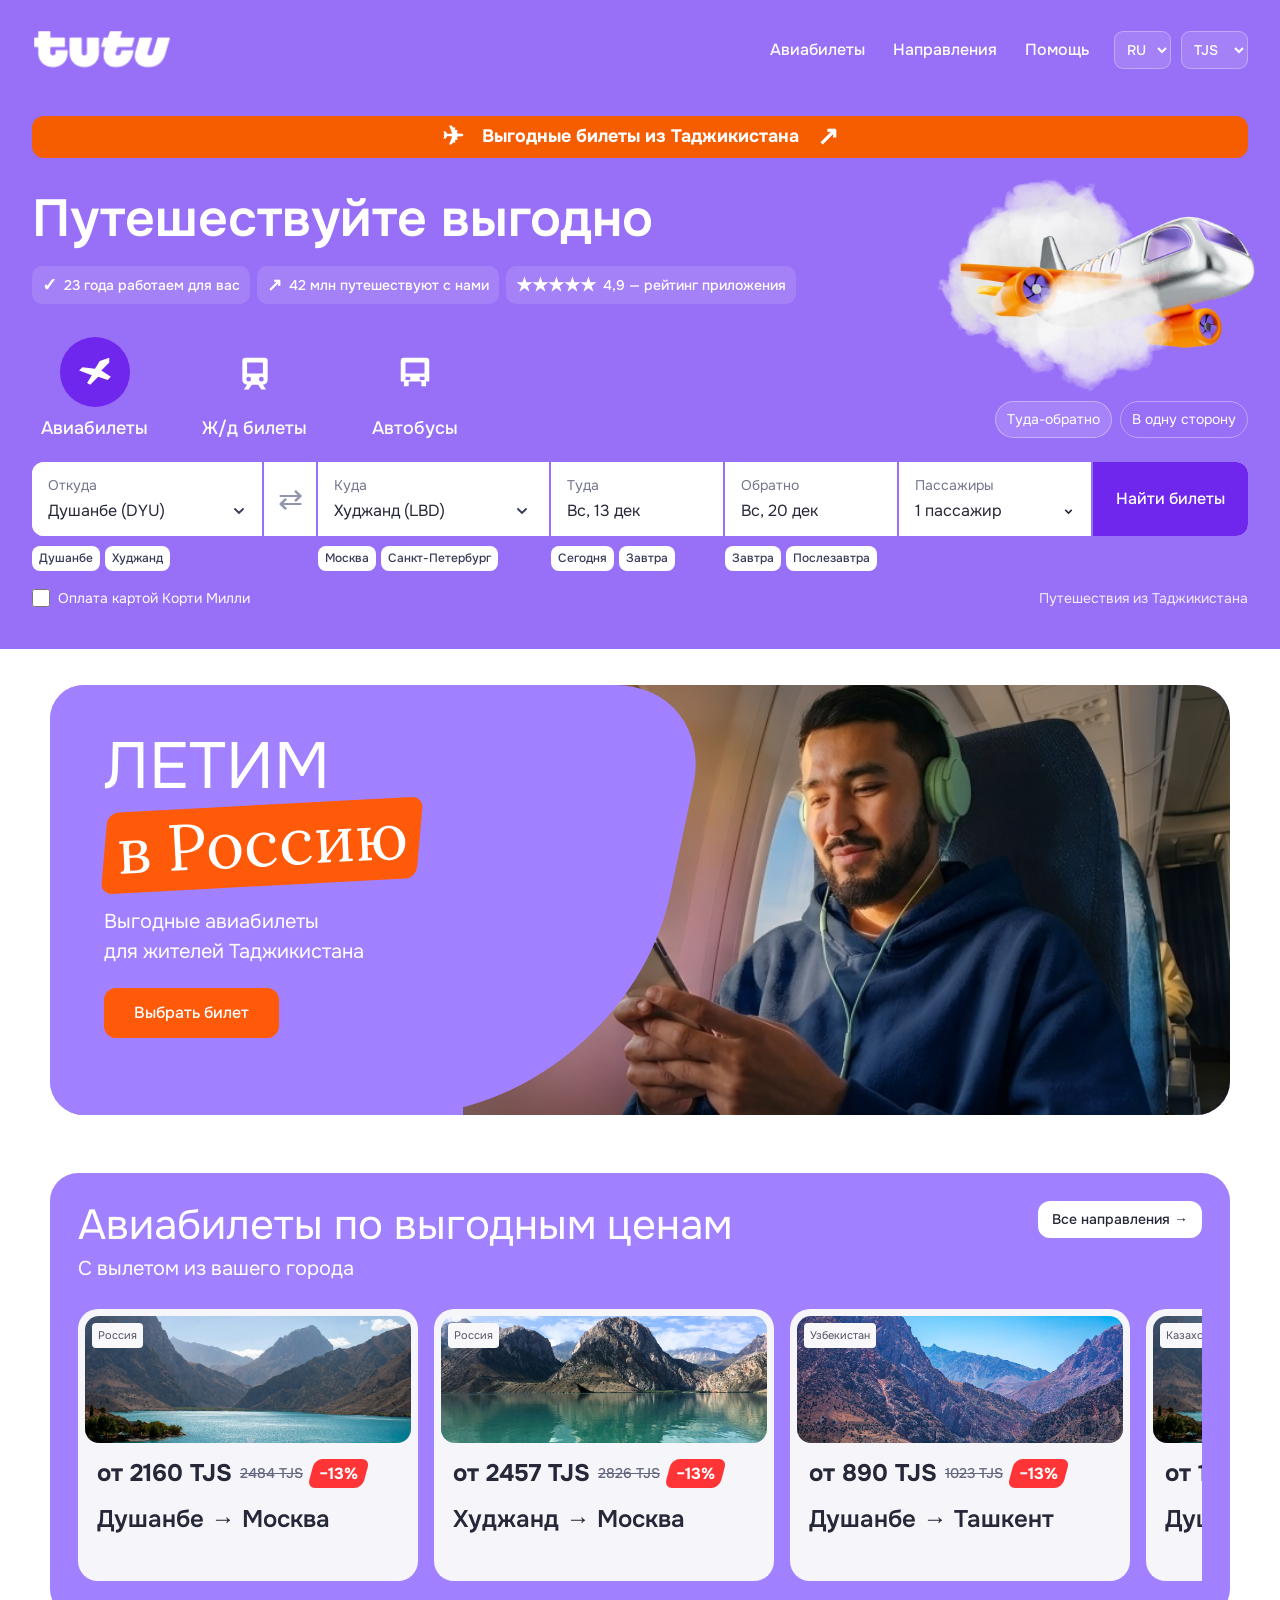
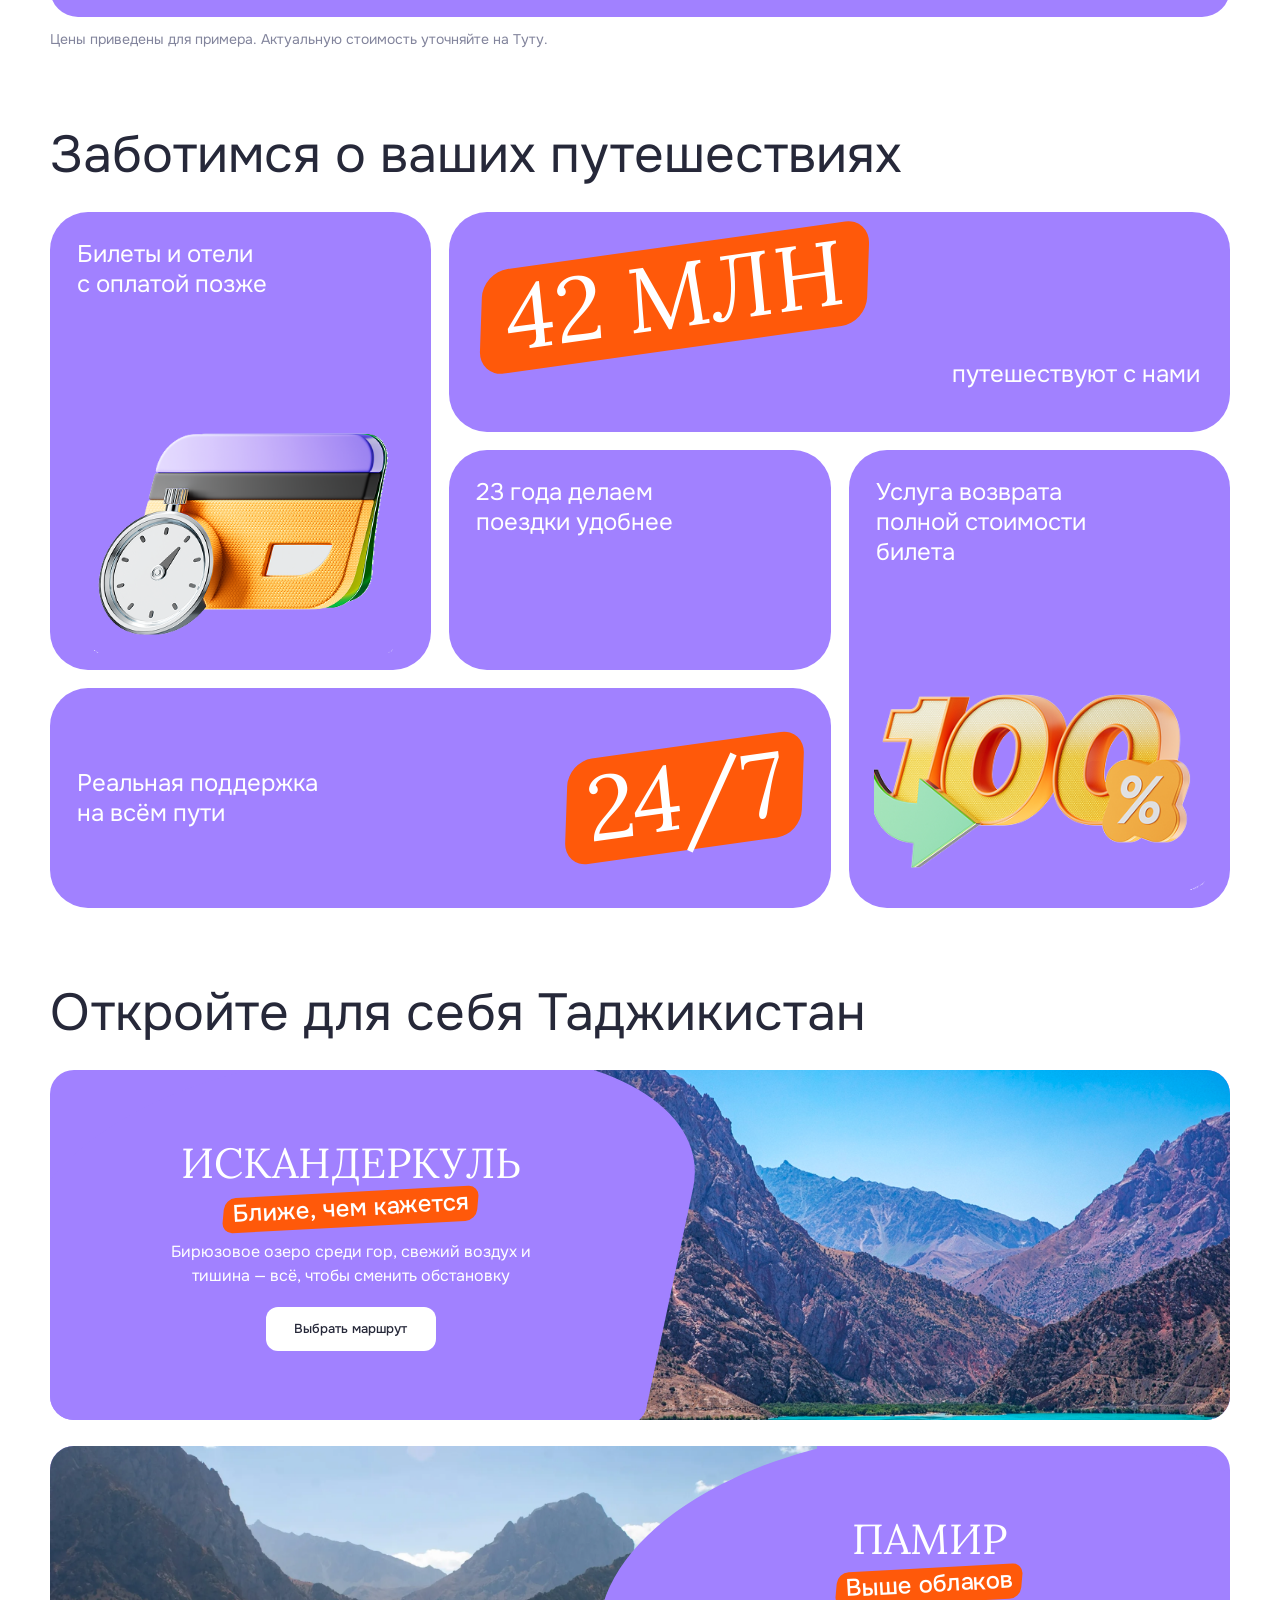
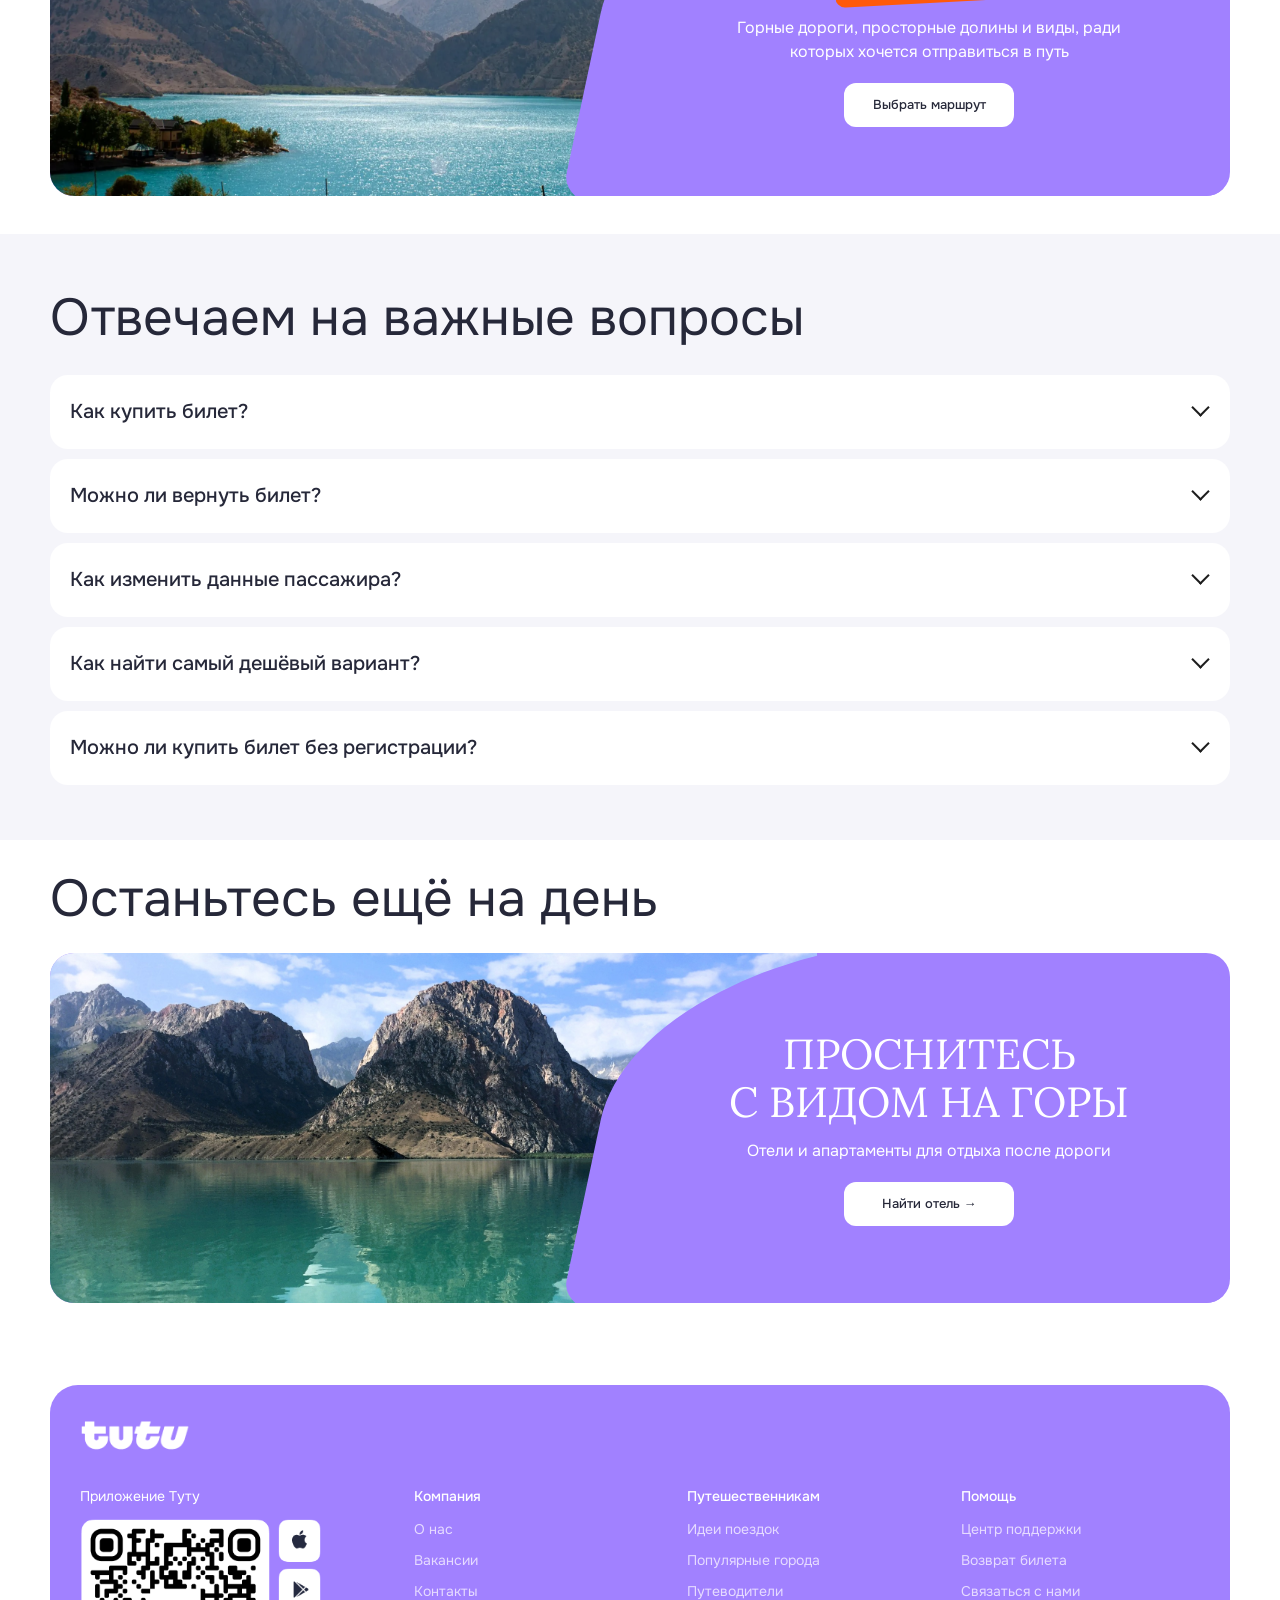
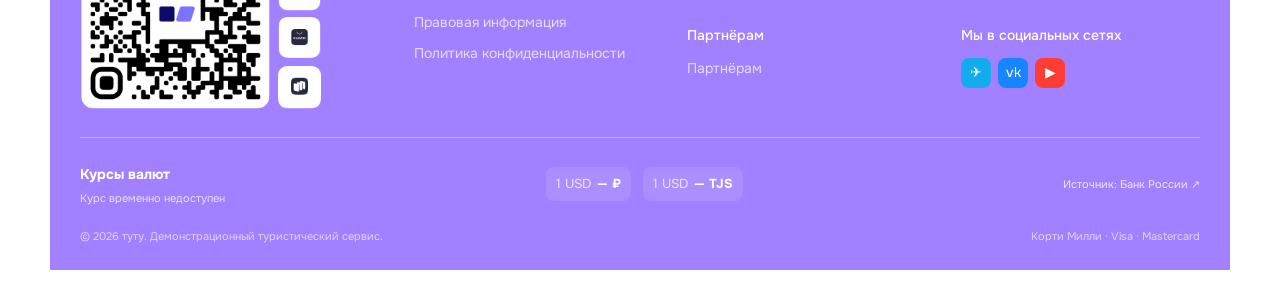
==== commit de912b34: "Add files via upload" ====
--- a/index.html
+++ b/index.html
@@ -8,7 +8,7 @@
               <div class="field passenger-field"><label>Пассажиры</label><div class="passenger-picker" id="passengerPicker"><button class="passenger-trigger" id="passengerButton" type="button" aria-haspopup="dialog" aria-expanded="false"><span id="passengerSummary">1 пассажир</span><svg viewBox="0 0 16 16" aria-hidden="true"><path d="m4 6 4 4 4-4"></path></svg></button><div class="passenger-panel" role="dialog" aria-label="Количество пассажиров"><button class="passenger-close" id="passengerClose" type="button" aria-label="Закрыть">×</button><div class="passenger-row"><div class="passenger-copy"><b>Взрослые</b><small>от 12 лет</small></div><div class="passenger-stepper"><button class="step-btn" type="button" data-passenger="adult" data-delta="-1" aria-label="Уменьшить число взрослых">−</button><span class="passenger-count" id="adultCount">1</span><button class="step-btn" type="button" data-passenger="adult" data-delta="1" aria-label="Увеличить число взрослых">+</button></div></div><div class="passenger-row"><div class="passenger-copy"><b>Дети</b><small>до 12 лет</small></div><div class="passenger-stepper"><button class="step-btn" type="button" data-passenger="child" data-delta="-1" aria-label="Уменьшить число детей">−</button><span class="passenger-count" id="childCount">0</span><button class="step-btn" type="button" data-passenger="child" data-delta="1" aria-label="Увеличить число детей">+</button></div></div></div></div></div>
               <button type="submit" class="btn btn-primary search-btn" data-i="search">Найти билеты</button>
             </div><div class="quick-picks"><div class="city-picks"><button type="button" data-city-field="from" data-city="dushanbe">Душанбе</button><button type="button" data-city-field="from" data-city="khujand">Худжанд</button></div><div class="city-picks"><button type="button" data-city-field="to" data-city="moscow">Москва</button><button type="button" data-city-field="to" data-city="petersburg">Санкт-Петербург</button></div><div class="date-picks"><button type="button" data-date-field="dateOut" data-offset="0">Сегодня</button><button type="button" data-date-field="dateOut" data-offset="1">Завтра</button></div><div class="date-picks"><button type="button" data-date-field="dateBack" data-offset="1">Завтра</button><button type="button" data-date-field="dateBack" data-offset="2">Послезавтра</button></div></div><div class="search-options"><label class="payment-check"><input type="checkbox" id="kortiMilli">Оплата картой Корти Милли</label><span class="search-note">Путешествия из Таджикистана</span></div>
-          </form></div></section><section class="hero"><div class="wrap"><div class="hero-card"><img class="hero-photo" src="assets/hero-flight.jpg" alt="Путешественник в самолёте"><div class="hero-shape" aria-hidden="true"></div><div class="hero-copy"><h2><span>ЛЕТИМ</span><span class="sticker"><span>в Россию</span></span></h2><p>Выгодные авиабилеты<br>для жителей Таджикистана</p><a class="btn btn-primary" href="https://www.tutu.ru/">Выбрать билет</a></div></div></div></section><section class="section"><div class="wrap"><div class="fare-widget"><div class="section-head"><div><h2>Авиабилеты по выгодным ценам</h2><p>С вылетом из вашего города</p></div><a class="btn btn-white btn-small" href="https://www.tutu.ru/">Все направления →</a></div><div class="fare-cards"><a class="fare-card" href="https://www.tutu.ru/"><div class="fare-image"><img src="assets/pamir.webp" alt="Горный пейзаж"><span class="country">Россия</span></div><div class="fare-copy"><h3>Душанбе → Москва</h3><div class="fare-price-row"><span class="price" data-tjs="2160">от 2160 TJS</span></div><span class="old price" data-tjs="2484">2484 TJS</span></div></a><a class="fare-card" href="https://www.tutu.ru/"><div class="fare-image"><img src="assets/lake.jpg" alt="Горный пейзаж"><span class="country">Россия</span></div><div class="fare-copy"><h3>Худжанд → Москва</h3><div class="fare-price-row"><span class="price" data-tjs="2457">от 2457 TJS</span></div><span class="old price" data-tjs="2826">2826 TJS</span></div></a><a class="fare-card" href="https://www.tutu.ru/"><div class="fare-image"><img src="assets/iskanderkul.jpg" alt="Горный пейзаж"><span class="country">Узбекистан</span></div><div class="fare-copy"><h3>Душанбе → Ташкент</h3><div class="fare-price-row"><span class="price" data-tjs="890">от 890 TJS</span></div><span class="old price" data-tjs="1023">1023 TJS</span></div></a><a class="fare-card" href="https://www.tutu.ru/"><div class="fare-image"><img src="assets/pamir.webp" alt="Горный пейзаж"><span class="country">Казахстан</span></div><div class="fare-copy"><h3>Душанбе → Алматы</h3><div class="fare-price-row"><span class="price" data-tjs="1240">от 1240 TJS</span></div><span class="old price" data-tjs="1426">1426 TJS</span></div></a><a class="fare-card" href="https://www.tutu.ru/"><div class="fare-image"><img src="assets/lake.jpg" alt="Горный пейзаж"><span class="country">Таджикистан</span></div><div class="fare-copy"><h3>Душанбе → Худжанд</h3><div class="fare-price-row"><span class="price" data-tjs="185">от 185 TJS</span></div><span class="old price" data-tjs="213">213 TJS</span></div></a></div></div><p class="fare-disclaimer">Цены приведены для примера. Актуальную стоимость уточняйте на Туту.</p></div></section><section class="section"><div class="wrap"><div class="section-head"><h2>Заботимся о ваших путешествиях</h2></div><div class="bento"><article class="bento-card bento-pay"><p>Билеты и отели<br>с оплатой позже</p><img src="assets/pay-later.png" alt="Кошелёк и часы"></article><article class="bento-card bento-travel"><span class="sticker"><span>42 МЛН</span></span><p>путешествуют с нами</p></article><article class="bento-card bento-years"><p>22 года делаем<br>поездки удобнее</p></article><article class="bento-card bento-return"><p>Услуга возврата<br>полной стоимости<br>билета</p><img src="assets/refund.png" alt="100 процентов"></article><article class="bento-card bento-support"><p>Реальная поддержка<br>на всём пути</p><span class="sticker"><span>24/7</span></span></article></div></div></section><section class="section" id="directions"><div class="wrap"><div class="section-head"><h2>Откройте для себя Таджикистан</h2></div><div class="destinations"><article class="destination"><img class="destination-photo" src="assets/iskanderkul.jpg" alt="Озеро Искандеркуль"><div class="destination-shape" aria-hidden="true"></div><div class="destination-copy"><h3>ИСКАНДЕРКУЛЬ</h3><span class="sticker"><span>Ближе, чем кажется</span></span><p>Бирюзовое озеро среди гор, свежий воздух и тишина — всё, чтобы сменить обстановку</p><a class="btn btn-white" href="https://www.tutu.ru/">Выбрать маршрут</a></div></article><article class="destination"><img class="destination-photo" src="assets/pamir.webp" alt="Горы Памира"><div class="destination-shape" aria-hidden="true"></div><div class="destination-copy"><h3>ПАМИР</h3><span class="sticker"><span>Выше облаков</span></span><p>Горные дороги, просторные долины и виды, ради которых хочется отправиться в путь</p><a class="btn btn-white" href="https://www.tutu.ru/">Выбрать маршрут</a></div></article></div></div></section><section class="faq-area" id="faq"><div class="wrap faq"><h2>Отвечаем на важные вопросы</h2>
+          </form></div></section><section class="hero"><div class="wrap"><div class="hero-card"><img class="hero-photo" src="assets/hero-flight.jpg" alt="Путешественник в самолёте"><div class="hero-shape" aria-hidden="true"></div><div class="hero-copy"><h2><span>ЛЕТИМ</span><span class="sticker"><span>в Россию</span></span></h2><p>Выгодные авиабилеты<br>для жителей Таджикистана</p><a class="btn btn-primary" href="https://www.tutu.ru/">Выбрать билет</a></div></div></div></section><section class="section"><div class="wrap"><div class="fare-widget"><div class="section-head"><div><h2>Авиабилеты по выгодным ценам</h2><p>С вылетом из вашего города</p></div><a class="btn btn-white btn-small" href="https://www.tutu.ru/">Все направления →</a></div><div class="fare-cards"><a class="fare-card" href="https://www.tutu.ru/"><div class="fare-image"><img src="assets/pamir.webp" alt="Горный пейзаж"><span class="country">Россия</span></div><div class="fare-copy"><div class="fare-price-row"><span class="price" data-tjs="2160">от 2160 TJS</span><span class="old price" data-tjs="2484">2484 TJS</span><span class="discount-badge" aria-label="−13%"><span>−13%</span></span></div><h3>Душанбе → Москва</h3></div></a><a class="fare-card" href="https://www.tutu.ru/"><div class="fare-image"><img src="assets/lake.jpg" alt="Горный пейзаж"><span class="country">Россия</span></div><div class="fare-copy"><div class="fare-price-row"><span class="price" data-tjs="2457">от 2457 TJS</span><span class="old price" data-tjs="2826">2826 TJS</span><span class="discount-badge" aria-label="−13%"><span>−13%</span></span></div><h3>Худжанд → Москва</h3></div></a><a class="fare-card" href="https://www.tutu.ru/"><div class="fare-image"><img src="assets/iskanderkul.jpg" alt="Горный пейзаж"><span class="country">Узбекистан</span></div><div class="fare-copy"><div class="fare-price-row"><span class="price" data-tjs="890">от 890 TJS</span><span class="old price" data-tjs="1023">1023 TJS</span><span class="discount-badge" aria-label="−13%"><span>−13%</span></span></div><h3>Душанбе → Ташкент</h3></div></a><a class="fare-card" href="https://www.tutu.ru/"><div class="fare-image"><img src="assets/pamir.webp" alt="Горный пейзаж"><span class="country">Казахстан</span></div><div class="fare-copy"><div class="fare-price-row"><span class="price" data-tjs="1240">от 1240 TJS</span><span class="old price" data-tjs="1426">1426 TJS</span><span class="discount-badge" aria-label="−13%"><span>−13%</span></span></div><h3>Душанбе → Алматы</h3></div></a><a class="fare-card" href="https://www.tutu.ru/"><div class="fare-image"><img src="assets/lake.jpg" alt="Горный пейзаж"><span class="country">Таджикистан</span></div><div class="fare-copy"><div class="fare-price-row"><span class="price" data-tjs="185">от 185 TJS</span><span class="old price" data-tjs="213">213 TJS</span><span class="discount-badge" aria-label="−13%"><span>−13%</span></span></div><h3>Душанбе → Худжанд</h3></div></a></div></div><p class="fare-disclaimer">Цены приведены для примера. Актуальную стоимость уточняйте на Туту.</p></div></section><section class="section"><div class="wrap"><div class="section-head"><h2>Заботимся о ваших путешествиях</h2></div><div class="bento"><article class="bento-card bento-pay"><p>Билеты и отели<br>с оплатой позже</p><img src="assets/pay-later.png" alt="Кошелёк и часы"></article><article class="bento-card bento-travel"><span class="sticker"><span>42 МЛН</span></span><p>путешествуют с нами</p></article><article class="bento-card bento-years"><p>23 года делаем<br>поездки удобнее</p></article><article class="bento-card bento-return"><p>Услуга возврата<br>полной стоимости<br>билета</p><img src="assets/refund.png" alt="100 процентов"></article><article class="bento-card bento-support"><p>Реальная поддержка<br>на всём пути</p><span class="sticker"><span>24/7</span></span></article></div></div></section><section class="section" id="directions"><div class="wrap"><div class="section-head"><h2>Откройте для себя Таджикистан</h2></div><div class="destinations"><article class="destination"><img class="destination-photo" src="assets/iskanderkul.jpg" alt="Озеро Искандеркуль"><div class="destination-shape" aria-hidden="true"></div><div class="destination-copy"><h3>ИСКАНДЕРКУЛЬ</h3><span class="sticker"><span>Ближе, чем кажется</span></span><p>Бирюзовое озеро среди гор, свежий воздух и тишина — всё, чтобы сменить обстановку</p><a class="btn btn-white" href="https://www.tutu.ru/">Выбрать маршрут</a></div></article><article class="destination"><img class="destination-photo" src="assets/pamir.webp" alt="Горы Памира"><div class="destination-shape" aria-hidden="true"></div><div class="destination-copy"><h3>ПАМИР</h3><span class="sticker"><span>Выше облаков</span></span><p>Горные дороги, просторные долины и виды, ради которых хочется отправиться в путь</p><a class="btn btn-white" href="https://www.tutu.ru/">Выбрать маршрут</a></div></article></div></div></section><section class="faq-area" id="faq"><div class="wrap faq"><h2>Отвечаем на важные вопросы</h2>
       <details><summary>Как купить билет?</summary><p>Выберите маршрут и даты, сравните варианты, заполните данные пассажиров и оплатите заказ. Электронный билет придёт на почту и будет доступен в профиле.</p></details>
       <details><summary>Можно ли вернуть билет?</summary><p>Да, если правила тарифа допускают возврат. Условия и сумма возврата будут показаны до подтверждения операции.</p></details>
       <details><summary>Как изменить данные пассажира?</summary><p>Возможность зависит от перевозчика. Напишите в поддержку — мы проверим правила и подскажем доступный вариант.</p></details>
@@ -89,8 +89,8 @@
       'Авиа · прямой рейс':'Flight · direct',
       '«Покупали билеты всей семье до Алматы. Быстро сравнили рейсы и выбрали удобное время вылета.»':'“We bought tickets to Almaty for the whole family, quickly compared flights and chose a convenient departure time.”'
     });
-Object.assign(translations.tj,{"Направления": "Самтҳо", "Найти билеты": "Ҷустуҷӯи чиптаҳо", "Оплата картой Корти Милли": "Пардохт бо корти Корти Миллӣ", "ЛЕТИМ": "ПАРВОЗ МЕКУНЕМ", "в Россию": "ба Русия", "Выгодные авиабилеты": "Чиптаҳои арзони ҳавопаймо", "для жителей Таджикистана": "барои сокинони Тоҷикистон", "Выбрать билет": "Интихоби чипта", "Авиабилеты по выгодным ценам": "Чиптаҳои ҳавопаймо бо нархи хуб", "С вылетом из вашего города": "Бо парвоз аз шаҳри шумо", "Все направления →": "Ҳамаи самтҳо →", "Цены приведены для примера. Актуальную стоимость уточняйте на Туту.": "Нархҳо барои намуна оварда шудаанд. Нархи ҷориро дар Туту санҷед.", "Россия": "Русия", "Узбекистан": "Ӯзбекистон", "Казахстан": "Қазоқистон", "Таджикистан": "Тоҷикистон", "Заботимся о ваших путешествиях": "Ба сафарҳои шумо ғамхорӣ мекунем", "Билеты и отели": "Чиптаҳо ва меҳмонхонаҳо", "с оплатой позже": "бо пардохти баъдӣ", "42 МЛН": "42 МЛН", "путешествуют с нами": "бо мо сафар мекунанд", "22 года делаем": "22 сол боз", "поездки удобнее": "сафарҳоро осон мекунем", "Услуга возврата": "Хизматрасонии баргардонидан", "полной стоимости": "арзиши пурраи", "билета": "чипта", "Реальная поддержка": "Дастгирии воқеӣ", "на всём пути": "дар тамоми роҳ", "Откройте для себя Таджикистан": "Тоҷикистонро кашф кунед", "ИСКАНДЕРКУЛЬ": "ИСКАНДАРКӮЛ", "Ближе, чем кажется": "Наздиктар аз он ки фикр мекунед", "Бирюзовое озеро среди гор, свежий воздух и тишина — всё, чтобы сменить обстановку": "Кӯли фирӯзӣ дар байни кӯҳҳо, ҳавои тоза ва оромӣ — барои тағйир додани муҳит", "Выбрать маршрут": "Интихоби масир", "ПАМИР": "ПОМИР", "Выше облаков": "Болотар аз абрҳо", "Горные дороги, просторные долины и виды, ради которых хочется отправиться в путь": "Роҳҳои кӯҳӣ, водиҳои васеъ ва манзараҳое, ки ба сафар даъват мекунанд", "Отвечаем на важные вопросы": "Ба саволҳои муҳим ҷавоб медиҳем", "Останьтесь ещё на день": "Як рӯзи дигар бимонед", "ПРОСНИТЕСЬ": "БЕДОР ШАВЕД", "С ВИДОМ НА ГОРЫ": "БО МАНЗАРАИ КӮҲҲО", "Отели и апартаменты для отдыха после дороги": "Меҳмонхонаҳо ва хонаҳо барои истироҳат пас аз сафар", "Приложение Туту": "Барномаи Туту", "Компания": "Ширкат", "О нас": "Дар бораи мо", "Контакты": "Тамос", "Правовая информация": "Маълумоти ҳуқуқӣ", "Политика конфиденциальности": "Сиёсати махфият", "Путешественникам": "Барои сайёҳон", "Мы в социальных сетях": "Мо дар шабакаҳои иҷтимоӣ"});
-Object.assign(translations.en,{"Направления": "Destinations", "Найти билеты": "Find tickets", "Оплата картой Корти Милли": "Pay with Korti Milli", "ЛЕТИМ": "FLYING", "в Россию": "to Russia", "Выгодные авиабилеты": "Great-value flights", "для жителей Таджикистана": "for travelers from Tajikistan", "Выбрать билет": "Choose a ticket", "Авиабилеты по выгодным ценам": "Flights at great prices", "С вылетом из вашего города": "Departing from your city", "Все направления →": "All destinations →", "Цены приведены для примера. Актуальную стоимость уточняйте на Туту.": "Sample prices. Check current fares on Tutu.", "Россия": "Russia", "Узбекистан": "Uzbekistan", "Казахстан": "Kazakhstan", "Таджикистан": "Tajikistan", "Заботимся о ваших путешествиях": "We care about your journey", "Билеты и отели": "Tickets and hotels", "с оплатой позже": "pay later", "42 МЛН": "42 MILLION", "путешествуют с нами": "travel with us", "22 года делаем": "For 22 years", "поездки удобнее": "making travel easier", "Услуга возврата": "Refund service", "полной стоимости": "for the full price", "билета": "of your ticket", "Реальная поддержка": "Real support", "на всём пути": "all the way", "Откройте для себя Таджикистан": "Discover Tajikistan", "ИСКАНДЕРКУЛЬ": "ISKANDERKUL", "Ближе, чем кажется": "Closer than you think", "Бирюзовое озеро среди гор, свежий воздух и тишина — всё, чтобы сменить обстановку": "A turquoise mountain lake, fresh air and quiet — a welcome change of scenery", "Выбрать маршрут": "Choose a route", "ПАМИР": "PAMIR", "Выше облаков": "Above the clouds", "Горные дороги, просторные долины и виды, ради которых хочется отправиться в путь": "Mountain roads, open valleys and views worth the journey", "Отвечаем на важные вопросы": "Answers to your questions", "Останьтесь ещё на день": "Stay another day", "ПРОСНИТЕСЬ": "WAKE UP", "С ВИДОМ НА ГОРЫ": "TO A MOUNTAIN VIEW", "Отели и апартаменты для отдыха после дороги": "Hotels and apartments for a rest after the journey", "Приложение Туту": "Tutu app", "Компания": "Company", "О нас": "About us", "Контакты": "Contacts", "Правовая информация": "Legal information", "Политика конфиденциальности": "Privacy policy", "Путешественникам": "For travelers", "Мы в социальных сетях": "Follow us"});
+Object.assign(translations.tj,{"Направления": "Самтҳо", "Найти билеты": "Ҷустуҷӯи чиптаҳо", "Оплата картой Корти Милли": "Пардохт бо корти Корти Миллӣ", "ЛЕТИМ": "ПАРВОЗ МЕКУНЕМ", "в Россию": "ба Русия", "Выгодные авиабилеты": "Чиптаҳои арзони ҳавопаймо", "для жителей Таджикистана": "барои сокинони Тоҷикистон", "Выбрать билет": "Интихоби чипта", "Авиабилеты по выгодным ценам": "Чиптаҳои ҳавопаймо бо нархи хуб", "С вылетом из вашего города": "Бо парвоз аз шаҳри шумо", "Все направления →": "Ҳамаи самтҳо →", "Цены приведены для примера. Актуальную стоимость уточняйте на Туту.": "Нархҳо барои намуна оварда шудаанд. Нархи ҷориро дар Туту санҷед.", "Россия": "Русия", "Узбекистан": "Ӯзбекистон", "Казахстан": "Қазоқистон", "Таджикистан": "Тоҷикистон", "Заботимся о ваших путешествиях": "Ба сафарҳои шумо ғамхорӣ мекунем", "Билеты и отели": "Чиптаҳо ва меҳмонхонаҳо", "с оплатой позже": "бо пардохти баъдӣ", "42 МЛН": "42 МЛН", "путешествуют с нами": "бо мо сафар мекунанд", "23 года делаем": "23 сол боз", "поездки удобнее": "сафарҳоро осон мекунем", "Услуга возврата": "Хизматрасонии баргардонидан", "полной стоимости": "арзиши пурраи", "билета": "чипта", "Реальная поддержка": "Дастгирии воқеӣ", "на всём пути": "дар тамоми роҳ", "Откройте для себя Таджикистан": "Тоҷикистонро кашф кунед", "ИСКАНДЕРКУЛЬ": "ИСКАНДАРКӮЛ", "Ближе, чем кажется": "Наздиктар аз он ки фикр мекунед", "Бирюзовое озеро среди гор, свежий воздух и тишина — всё, чтобы сменить обстановку": "Кӯли фирӯзӣ дар байни кӯҳҳо, ҳавои тоза ва оромӣ — барои тағйир додани муҳит", "Выбрать маршрут": "Интихоби масир", "ПАМИР": "ПОМИР", "Выше облаков": "Болотар аз абрҳо", "Горные дороги, просторные долины и виды, ради которых хочется отправиться в путь": "Роҳҳои кӯҳӣ, водиҳои васеъ ва манзараҳое, ки ба сафар даъват мекунанд", "Отвечаем на важные вопросы": "Ба саволҳои муҳим ҷавоб медиҳем", "Останьтесь ещё на день": "Як рӯзи дигар бимонед", "ПРОСНИТЕСЬ": "БЕДОР ШАВЕД", "С ВИДОМ НА ГОРЫ": "БО МАНЗАРАИ КӮҲҲО", "Отели и апартаменты для отдыха после дороги": "Меҳмонхонаҳо ва хонаҳо барои истироҳат пас аз сафар", "Приложение Туту": "Барномаи Туту", "Компания": "Ширкат", "О нас": "Дар бораи мо", "Контакты": "Тамос", "Правовая информация": "Маълумоти ҳуқуқӣ", "Политика конфиденциальности": "Сиёсати махфият", "Путешественникам": "Барои сайёҳон", "Мы в социальных сетях": "Мо дар шабакаҳои иҷтимоӣ"});
+Object.assign(translations.en,{"Направления": "Destinations", "Найти билеты": "Find tickets", "Оплата картой Корти Милли": "Pay with Korti Milli", "ЛЕТИМ": "FLYING", "в Россию": "to Russia", "Выгодные авиабилеты": "Great-value flights", "для жителей Таджикистана": "for travelers from Tajikistan", "Выбрать билет": "Choose a ticket", "Авиабилеты по выгодным ценам": "Flights at great prices", "С вылетом из вашего города": "Departing from your city", "Все направления →": "All destinations →", "Цены приведены для примера. Актуальную стоимость уточняйте на Туту.": "Sample prices. Check current fares on Tutu.", "Россия": "Russia", "Узбекистан": "Uzbekistan", "Казахстан": "Kazakhstan", "Таджикистан": "Tajikistan", "Заботимся о ваших путешествиях": "We care about your journey", "Билеты и отели": "Tickets and hotels", "с оплатой позже": "pay later", "42 МЛН": "42 MILLION", "путешествуют с нами": "travel with us", "23 года делаем": "For 23 years", "поездки удобнее": "making travel easier", "Услуга возврата": "Refund service", "полной стоимости": "for the full price", "билета": "of your ticket", "Реальная поддержка": "Real support", "на всём пути": "all the way", "Откройте для себя Таджикистан": "Discover Tajikistan", "ИСКАНДЕРКУЛЬ": "ISKANDERKUL", "Ближе, чем кажется": "Closer than you think", "Бирюзовое озеро среди гор, свежий воздух и тишина — всё, чтобы сменить обстановку": "A turquoise mountain lake, fresh air and quiet — a welcome change of scenery", "Выбрать маршрут": "Choose a route", "ПАМИР": "PAMIR", "Выше облаков": "Above the clouds", "Горные дороги, просторные долины и виды, ради которых хочется отправиться в путь": "Mountain roads, open valleys and views worth the journey", "Отвечаем на важные вопросы": "Answers to your questions", "Останьтесь ещё на день": "Stay another day", "ПРОСНИТЕСЬ": "WAKE UP", "С ВИДОМ НА ГОРЫ": "TO A MOUNTAIN VIEW", "Отели и апартаменты для отдыха после дороги": "Hotels and apartments for a rest after the journey", "Приложение Туту": "Tutu app", "Компания": "Company", "О нас": "About us", "Контакты": "Contacts", "Правовая информация": "Legal information", "Политика конфиденциальности": "Privacy policy", "Путешественникам": "For travelers", "Мы в социальных сетях": "Follow us"});
 
     Object.assign(translations.tj,{'Выгодные билеты из Таджикистана':'Чиптаҳои арзон аз Тоҷикистон','Путешествуйте выгодно':'Бо нархи муносиб сафар кунед','23 года работаем для вас':'23 сол барои шумо кор мекунем','42 млн путешествуют с нами':'42 млн нафар бо мо сафар мекунанд','4,9 — рейтинг приложения':'4,9 — рейтинги барнома','Сегодня':'Имрӯз','Завтра':'Пагоҳ','Послезавтра':'Пасфардо','Худжанд':'Хуҷанд','Санкт-Петербург':'Санкт-Петербург'});
     Object.assign(translations.en,{'Выгодные билеты из Таджикистана':'Great-value tickets from Tajikistan','Путешествуйте выгодно':'Travel for less','23 года работаем для вас':'23 years at your service','42 млн путешествуют с нами':'42 million travel with us','4,9 — рейтинг приложения':'4.9 app rating','Сегодня':'Today','Завтра':'Tomorrow','Послезавтра':'In two days','Душанбе':'Dushanbe','Худжанд':'Khujand','Москва':'Moscow','Санкт-Петербург':'Saint Petersburg'});
@@ -100,6 +100,7 @@
       {id:'tashkent',region:'central',iata:'TAS',ru:'Ташкент',tj:'Тошканд',en:'Tashkent'},{id:'samarkand',region:'central',iata:'SKD',ru:'Самарканд',tj:'Самарқанд',en:'Samarkand'},{id:'bukhara',region:'central',iata:'BHK',ru:'Бухара',tj:'Бухоро',en:'Bukhara'},{id:'almaty',region:'central',iata:'ALA',ru:'Алматы',tj:'Алмаато',en:'Almaty'},{id:'astana',region:'central',iata:'NQZ',ru:'Астана',tj:'Остона',en:'Astana'},{id:'bishkek',region:'central',iata:'FRU',ru:'Бишкек',tj:'Бишкек',en:'Bishkek'},{id:'osh',region:'central',iata:'OSS',ru:'Ош',tj:'Ӯш',en:'Osh'},{id:'ashgabat',region:'central',iata:'ASB',ru:'Ашхабад',tj:'Ашқобод',en:'Ashgabat'},
       {id:'moscow',region:'world',iata:'SVO',ru:'Москва',tj:'Москва',en:'Moscow'},{id:'petersburg',region:'world',iata:'LED',ru:'Санкт-Петербург',tj:'Санкт-Петербург',en:'Saint Petersburg'},{id:'yekaterinburg',region:'world',iata:'SVX',ru:'Екатеринбург',tj:'Екатеринбург',en:'Yekaterinburg'},{id:'novosibirsk',region:'world',iata:'OVB',ru:'Новосибирск',tj:'Новосибирск',en:'Novosibirsk'},{id:'kazan',region:'world',iata:'KZN',ru:'Казань',tj:'Қазон',en:'Kazan'},{id:'sochi',region:'world',iata:'AER',ru:'Сочи',tj:'Сочи',en:'Sochi'},{id:'istanbul',region:'world',iata:'IST',ru:'Стамбул',tj:'Истанбул',en:'Istanbul'},{id:'dubai',region:'world',iata:'DXB',ru:'Дубай',tj:'Дубай',en:'Dubai'},{id:'tehran',region:'world',iata:'IKA',ru:'Тегеран',tj:'Теҳрон',en:'Tehran'},{id:'delhi',region:'world',iata:'DEL',ru:'Дели',tj:'Деҳлӣ',en:'Delhi'},{id:'baku',region:'world',iata:'GYD',ru:'Баку',tj:'Боку',en:'Baku'},{id:'urumqi',region:'world',iata:'URC',ru:'Урумчи',tj:'Урумчӣ',en:'Urumqi'},{id:'beijing',region:'world',iata:'PEK',ru:'Пекин',tj:'Пекин',en:'Beijing'}
     ];
+    cities.push(...[{"id": "urgut", "ru": "Ургут", "tj": "Ургут", "en": "Urgut", "region": "central", "iata": "none"}, {"id": "andijan", "ru": "Андижан", "tj": "Андижан", "en": "Andijan", "region": "central", "iata": "AZN"}, {"id": "namangan", "ru": "Наманган", "tj": "Наманган", "en": "Namangan", "region": "central", "iata": "NMA"}, {"id": "fergana", "ru": "Фергана", "tj": "Фергана", "en": "Fergana", "region": "central", "iata": "FEG"}, {"id": "kokand", "ru": "Коканд", "tj": "Коканд", "en": "Kokand", "region": "central", "iata": "OQN"}, {"id": "karshi", "ru": "Карши", "tj": "Карши", "en": "Karshi", "region": "central", "iata": "KSQ"}, {"id": "termez", "ru": "Термез", "tj": "Термез", "en": "Termez", "region": "central", "iata": "TMJ"}, {"id": "navoi", "ru": "Навои", "tj": "Навои", "en": "Navoi", "region": "central", "iata": "NVI"}, {"id": "urgench", "ru": "Ургенч", "tj": "Ургенч", "en": "Urgench", "region": "central", "iata": "UGC"}, {"id": "nukus", "ru": "Нукус", "tj": "Нукус", "en": "Nukus", "region": "central", "iata": "NCU"}, {"id": "shymkent", "ru": "Шымкент", "tj": "Шымкент", "en": "Shymkent", "region": "central", "iata": "CIT"}, {"id": "karaganda", "ru": "Караганда", "tj": "Караганда", "en": "Karaganda", "region": "central", "iata": "KGF"}, {"id": "aktobe", "ru": "Актобе", "tj": "Актобе", "en": "Aktobe", "region": "central", "iata": "AKX"}, {"id": "aktau", "ru": "Актау", "tj": "Актау", "en": "Aktau", "region": "central", "iata": "SCO"}, {"id": "atyrau", "ru": "Атырау", "tj": "Атырау", "en": "Atyrau", "region": "central", "iata": "GUW"}, {"id": "taraz", "ru": "Тараз", "tj": "Тараз", "en": "Taraz", "region": "central", "iata": "DMB"}, {"id": "pavlodar", "ru": "Павлодар", "tj": "Павлодар", "en": "Pavlodar", "region": "central", "iata": "PWQ"}, {"id": "kostanay", "ru": "Костанай", "tj": "Костанай", "en": "Kostanay", "region": "central", "iata": "KSN"}, {"id": "ufa", "ru": "Уфа", "tj": "Уфа", "en": "Ufa", "region": "world", "iata": "UFA"}, {"id": "samara", "ru": "Самара", "tj": "Самара", "en": "Samara", "region": "world", "iata": "KUF"}, {"id": "saratov", "ru": "Саратов", "tj": "Саратов", "en": "Saratov", "region": "world", "iata": "RTW"}, {"id": "volgograd", "ru": "Волгоград", "tj": "Волгоград", "en": "Volgograd", "region": "world", "iata": "VOG"}, {"id": "astrakhan", "ru": "Астрахань", "tj": "Астрахань", "en": "Astrakhan", "region": "world", "iata": "ASF"}, {"id": "orenburg", "ru": "Оренбург", "tj": "Оренбург", "en": "Orenburg", "region": "world", "iata": "REN"}, {"id": "chelyabinsk", "ru": "Челябинск", "tj": "Челябинск", "en": "Chelyabinsk", "region": "world", "iata": "CEK"}, {"id": "tyumen", "ru": "Тюмень", "tj": "Тюмень", "en": "Tyumen", "region": "world", "iata": "TJM"}, {"id": "omsk", "ru": "Омск", "tj": "Омск", "en": "Omsk", "region": "world", "iata": "OMS"}, {"id": "krasnoyarsk", "ru": "Красноярск", "tj": "Красноярск", "en": "Krasnoyarsk", "region": "world", "iata": "KJA"}, {"id": "irkutsk", "ru": "Иркутск", "tj": "Иркутск", "en": "Irkutsk", "region": "world", "iata": "IKT"}, {"id": "perm", "ru": "Пермь", "tj": "Пермь", "en": "Perm", "region": "world", "iata": "PEE"}, {"id": "nizhnyNovgorod", "ru": "Нижний Новгород", "tj": "Нижний Новгород", "en": "Nizhny Novgorod", "region": "world", "iata": "GOJ"}, {"id": "voronezh", "ru": "Воронеж", "tj": "Воронеж", "en": "Voronezh", "region": "world", "iata": "VOZ"}, {"id": "rostov", "ru": "Ростов-на-Дону", "tj": "Ростов-на-Дону", "en": "Rostov-on-Don", "region": "world", "iata": "ROV"}, {"id": "krasnodar", "ru": "Краснодар", "tj": "Краснодар", "en": "Krasnodar", "region": "world", "iata": "KRR"}, {"id": "mineralnyeVody", "ru": "Минеральные Воды", "tj": "Минеральные Воды", "en": "Mineralnye Vody", "region": "world", "iata": "MRV"}, {"id": "surgut", "ru": "Сургут", "tj": "Сургут", "en": "Surgut", "region": "world", "iata": "SGC"}, {"id": "vladivostok", "ru": "Владивосток", "tj": "Владивосток", "en": "Vladivostok", "region": "world", "iata": "VVO"}, {"id": "khabarovsk", "ru": "Хабаровск", "tj": "Хабаровск", "en": "Khabarovsk", "region": "world", "iata": "KHV"}, {"id": "kaliningrad", "ru": "Калининград", "tj": "Калининград", "en": "Kaliningrad", "region": "world", "iata": "KGD"}, {"id": "kulundu", "ru": "Кулунду", "tj": "Кулунду", "en": "Kulundu", "region": "central", "iata": "none"}, {"id": "isfara", "ru": "Исфара", "tj": "Исфара", "en": "Isfara", "region": "tj", "iata": "none"}, {"id": "kanibadam", "ru": "Канибадам", "tj": "Канибадам", "en": "Konibodom", "region": "tj", "iata": "none"}, {"id": "dangara", "ru": "Дангара", "tj": "Дангара", "en": "Danghara", "region": "tj", "iata": "none"}, {"id": "nurek", "ru": "Нурек", "tj": "Нурек", "en": "Norak", "region": "tj", "iata": "none"}]);
     const groupNames={ru:{tj:'Таджикистан',central:'Центральная Азия',world:'Другие страны'},tj:{tj:'Тоҷикистон',central:'Осиёи Марказӣ',world:'Кишварҳои дигар'},en:{tj:'Tajikistan',central:'Central Asia',world:'Other countries'}};
     function populateCities(){const lang=q('#lang').value,mode=q('.tab.active').dataset.mode,air=mode==='air',from=q('#from'),to=q('#to'),fromValue=from.value||'dushanbe',toValue=to.value||'khujand';for(const select of [from,to]){select.replaceChildren();for(const region of ['tj','central','world']){const group=document.createElement('optgroup');group.label=groupNames[lang][region];cities.filter(c=>c.region===region&&TutuLinks.hasCity(mode,c.id)).forEach(c=>{const option=document.createElement('option');option.value=c.id;option.textContent=c[lang]+(air?' ('+c.iata+')':'');group.append(option)});select.append(group)}}from.value=cities.some(c=>c.id===fromValue&&TutuLinks.hasCity(mode,c.id))?fromValue:'dushanbe';to.value=cities.some(c=>c.id===toValue&&TutuLinks.hasCity(mode,c.id))?toValue:'khujand'}
     const calendarLocale={
@@ -127,6 +128,12 @@
     q('#lang').onchange=e=>{applyLanguage(e.target.value);updatePassengerSummary()};populateCities();renderDateButtons();updatePassengerSummary();updateOfficialRates();
   
 
+
+const quickPickContainer=q('.quick-picks'),quickPickGroups=[...quickPickContainer.children];
+const pickTargets=['#from','#to','#dateOut','#dateBack'];
+const compactSearch=matchMedia('(max-width:1100px)');
+function placeQuickPicks(){quickPickGroups.forEach((group,i)=>{if(compactSearch.matches)q(pickTargets[i]).closest('.field').append(group);else quickPickContainer.append(group)});quickPickContainer.hidden=compactSearch.matches}
+compactSearch.addEventListener('change',placeQuickPicks);placeQuickPicks();
 qa('[data-city-field]').forEach(button=>button.onclick=()=>{q('#'+button.dataset.cityField).value=button.dataset.city;q('#from').setCustomValidity('');});
 qa('[data-date-field]').forEach(button=>button.onclick=()=>{let date=new Date(today);date.setDate(date.getDate()+Number(button.dataset.offset));if(button.dataset.dateField==='dateBack'&&date<fromISO(q('#dateOut').dataset.date))date=fromISO(q('#dateOut').dataset.date);q('#'+button.dataset.dateField).dataset.date=toISO(date);if(button.dataset.dateField==='dateOut'&&fromISO(q('#dateBack').dataset.date)<date)q('#dateBack').dataset.date=toISO(date);renderDateButtons();});
 </script></body></html>
--- a/assets/top.css
+++ b/assets/top.css
@@ -103,3 +103,48 @@
   .payment-check {justify-content:flex-start;font-size:13px}
   .hero-copy h2 {font-size:42px;margin-bottom:14px}
 }
+
+/* Discount treatment and quick picks attached to their mobile fields. */
+.fare-cards {display:flex;overflow-x:auto;gap:16px;padding-bottom:8px;scroll-snap-type:x proximity}
+.fare-card {flex:0 0 300px;width:300px;scroll-snap-align:start;background:#f5f5fa}
+.fare-copy {padding:16px 12px 0}
+.fare-price-row {margin:0 0 16px;gap:10px;align-items:center}
+.fare-price-row>.price:not(.old) {font-size:28px;font-weight:700;line-height:1.15}
+.fare-price-row>.old {font-size:16px;margin:0;font-weight:500;color:#636780}
+.discount-badge {background:#ff3437;color:white;border-radius:8px;transform:skewX(-15deg);padding:5px 9px;white-space:nowrap;font-size:17px;line-height:1.2;font-weight:700}
+.discount-badge span {display:block;transform:skewX(15deg)}
+.fare-copy h3 {font-size:24px;font-weight:600;min-height:60px;margin:0;line-height:1.25}
+.quick-picks[hidden] {display:none}
+.field select {appearance:none;-webkit-appearance:none;background-image:url("data:image/svg+xml,%3Csvg xmlns='http://www.w3.org/2000/svg' viewBox='0 0 16 16'%3E%3Cpath d='m4 6 4 4 4-4' fill='none' stroke='%23383b56' stroke-width='1.8' stroke-linecap='round'/%3E%3C/svg%3E");background-repeat:no-repeat;background-size:16px;background-position:right 3px center;padding-right:25px}
+@media(max-width:1100px){
+ .field>.city-picks,.field>.date-picks {margin-top:10px;gap:6px}
+ .field>.city-picks button,.field>.date-picks button {border:0;background:#f2edff;color:#514169;border-radius:7px;font-size:12px;line-height:1.25;padding:7px 9px;min-height:30px}
+ .field>.city-picks button:hover,.field>.date-picks button:hover {background:#e8dcff}
+}
+@media(max-width:650px){
+ .fare-card {flex-basis:300px;min-width:300px;width:300px}
+ .search-grid>.field:first-child {grid-row:1;padding-right:12px}
+ .search-grid>.field:nth-child(3) {grid-row:2;padding-right:12px}
+ .search-grid>.swap {position:relative;grid-column:2;grid-row:1;justify-self:end;align-self:end;margin-right:14px;margin-bottom:-17px;top:auto;right:auto;z-index:3;width:34px;height:34px;transform:rotate(90deg)}
+ .search-grid>.field:nth-child(4),.search-grid>#returnField {grid-row:3}
+ .search-grid>.passenger-field {grid-row:4}
+ .search-grid>.search-btn {grid-row:5}
+ .search-grid>.field {padding:12px}
+ .search-grid>.field:nth-child(3) {padding-top:20px}
+ .field>.city-picks,.field>.date-picks {flex-wrap:wrap}
+}
+
+/* Keep the price, old price and discount together like the reference. */
+.fare-card {flex-basis:340px;width:340px}
+.fare-price-row {gap:8px;flex-wrap:nowrap}
+.fare-price-row>.price:not(.old) {font-size:24px}
+.fare-price-row>.old {font-size:14px}
+.discount-badge {font-size:16px;padding:5px 8px}
+@media(max-width:650px){
+ .fare-card {flex-basis:300px;width:300px;min-width:300px}
+ .fare-price-row>.price:not(.old) {font-size:21px}
+ .fare-price-row>.old {font-size:12px}
+ .discount-badge {font-size:14px;padding:5px 7px}
+ .search-grid>.swap {z-index:10}
+ .search-grid>.field {z-index:auto}
+}
